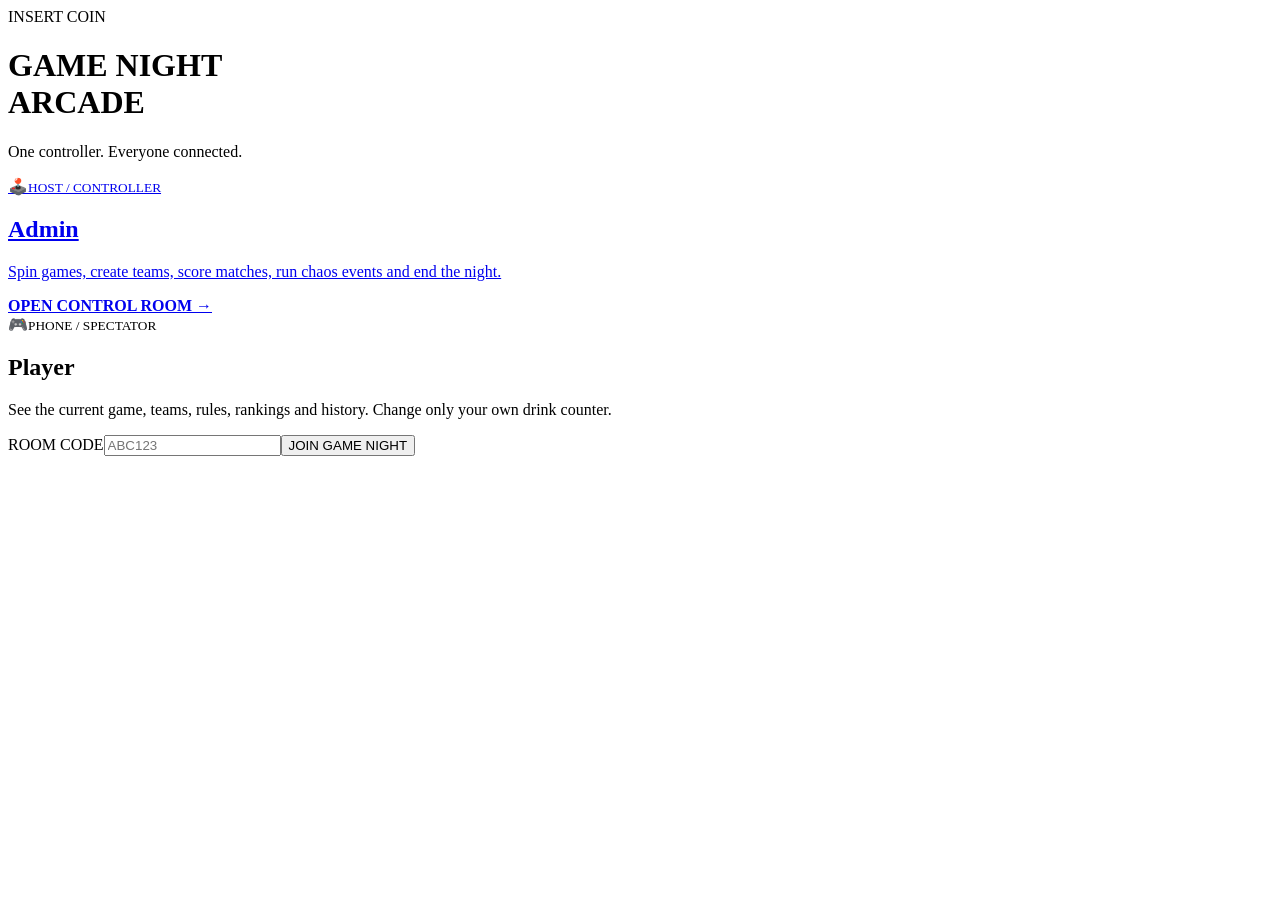
==== index.html @ 5672f509 "Add files via upload" ====
<!DOCTYPE html>
<html lang="en">
<head>
  <meta charset="UTF-8" />
  <meta name="viewport" content="width=device-width, initial-scale=1.0" />
  <meta name="theme-color" content="#090b12" />
  <title>Game Night Arcade</title>
  <link rel="stylesheet" href="css/styles.css" />
  <link rel="stylesheet" href="css/landing.css" />
</head>
<body class="landing-body">
  <div class="scanlines" aria-hidden="true"></div><div class="ambient ambient-one"></div><div class="ambient ambient-two"></div>
  <main class="landing-shell">
    <div class="landing-brand"><span class="brand-kicker">INSERT COIN</span><h1>GAME NIGHT<br>ARCADE</h1><p>One controller. Everyone connected.</p></div>
    <div class="landing-choices">
      <a href="admin.html" class="landing-card admin-choice"><span class="landing-icon">🕹️</span><small>HOST / CONTROLLER</small><h2>Admin</h2><p>Spin games, create teams, score matches, run chaos events and end the night.</p><strong>OPEN CONTROL ROOM →</strong></a>
      <form id="playerLandingForm" class="landing-card player-choice"><span class="landing-icon">🎮</span><small>PHONE / SPECTATOR</small><h2>Player</h2><p>See the current game, teams, rules, rankings and history. Change only your own drink counter.</p><label><span>ROOM CODE</span><input id="landingRoomCode" type="text" maxlength="8" placeholder="ABC123" autocomplete="off" /></label><button class="primary-btn huge" type="submit">JOIN GAME NIGHT</button></form>
    </div>
  </main>
  <script>document.getElementById('playerLandingForm').addEventListener('submit',e=>{e.preventDefault();const code=document.getElementById('landingRoomCode').value.toUpperCase().replace(/[^A-Z2-9]/g,'');if(code)location.href=`play.html?room=${encodeURIComponent(code)}`;});</script>
</body>
</html>
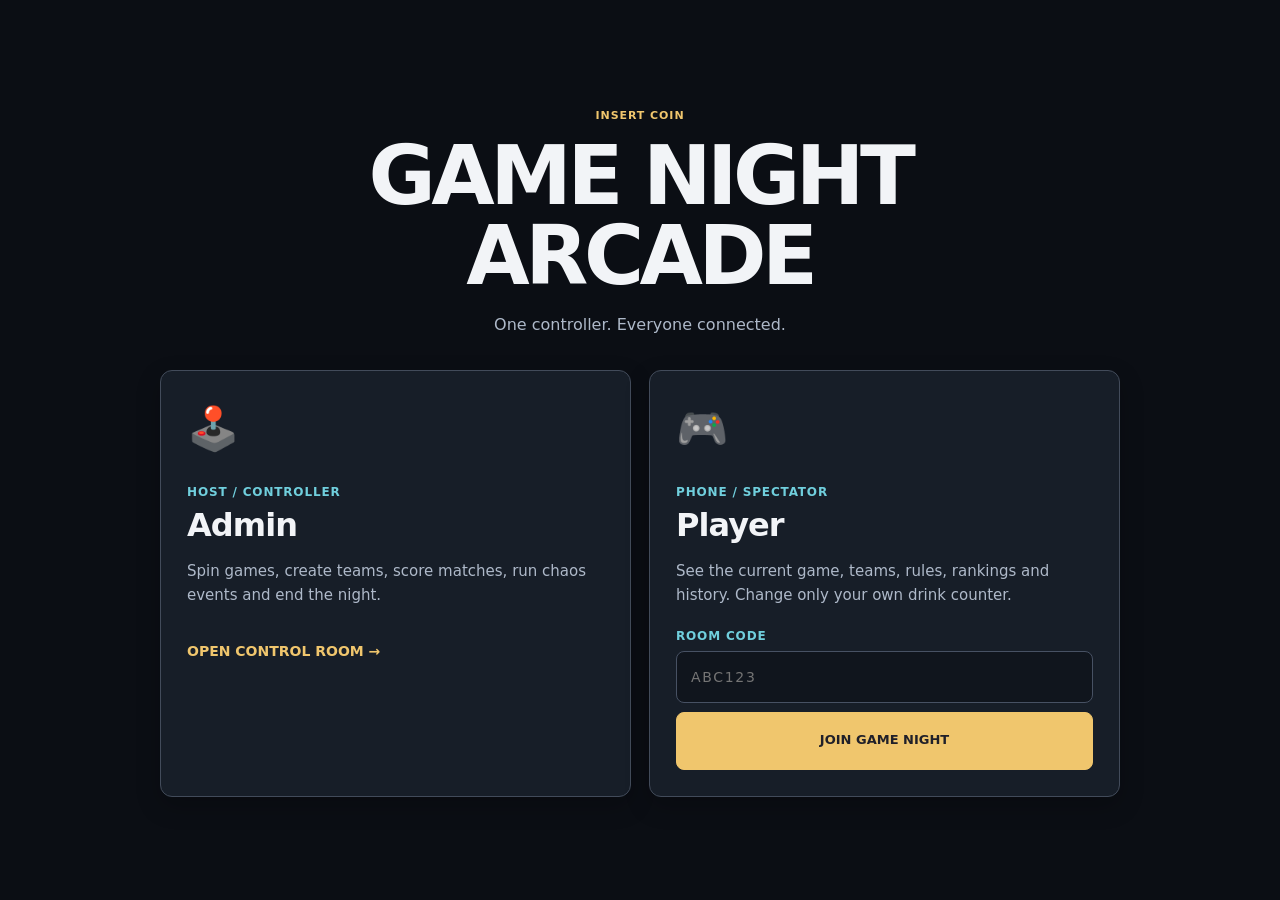
==== commit e081e382: "Add files via upload" ====
--- a/index.html
+++ b/index.html
@@ -7,6 +7,7 @@
   <title>Game Night Arcade</title>
   <link rel="stylesheet" href="css/styles.css" />
   <link rel="stylesheet" href="css/landing.css" />
+  <link rel="stylesheet" href="css/refined.css" />
 </head>
 <body class="landing-body">
   <div class="scanlines" aria-hidden="true"></div><div class="ambient ambient-one"></div><div class="ambient ambient-two"></div>
--- a/css/styles.css
+++ b/css/styles.css
@@ -0,0 +1,1502 @@
+:root {
+  --bg: #070911;
+  --panel: rgba(14, 18, 30, 0.92);
+  --panel-2: rgba(20, 24, 39, 0.88);
+  --line: rgba(255,255,255,.1);
+  --text: #f7f8ff;
+  --muted: #a7adbf;
+  --cyan: #5cf5ff;
+  --pink: #ff4ed8;
+  --purple: #8b5cff;
+  --yellow: #ffd84c;
+  --red: #ff4f64;
+  --green: #53f58c;
+  --orange: #ff8b3d;
+  --shadow: 0 24px 80px rgba(0,0,0,.5);
+  --radius: 24px;
+  --fast: 180ms ease;
+}
+
+* { box-sizing: border-box; }
+html { color-scheme: dark; }
+body {
+  margin: 0;
+  min-height: 100vh;
+  overflow-x: hidden;
+  background:
+    radial-gradient(circle at 12% 18%, rgba(92,245,255,.09), transparent 25%),
+    radial-gradient(circle at 90% 10%, rgba(255,78,216,.10), transparent 25%),
+    linear-gradient(180deg, #080b14, #06070c 68%, #05060a);
+  color: var(--text);
+  font-family: Inter, ui-sans-serif, system-ui, -apple-system, BlinkMacSystemFont, "Segoe UI", sans-serif;
+}
+
+button, input { font: inherit; }
+button { color: inherit; }
+button:focus-visible, input:focus-visible { outline: 2px solid var(--cyan); outline-offset: 3px; }
+.hidden { display: none !important; }
+
+.scanlines {
+  pointer-events: none;
+  position: fixed;
+  inset: 0;
+  z-index: 100;
+  opacity: .12;
+  background: repeating-linear-gradient(180deg, transparent 0 4px, rgba(255,255,255,.08) 5px);
+  mix-blend-mode: soft-light;
+}
+.ambient { position: fixed; width: 520px; height: 520px; filter: blur(100px); opacity: .08; pointer-events:none; }
+.ambient-one { left: -180px; top: 20%; background: var(--cyan); }
+.ambient-two { right: -180px; top: 15%; background: var(--pink); }
+
+.topbar {
+  position: sticky;
+  top: 0;
+  z-index: 50;
+  display: grid;
+  grid-template-columns: auto 1fr auto;
+  align-items: center;
+  gap: 18px;
+  min-height: 82px;
+  padding: 12px clamp(16px, 3vw, 42px);
+  border-bottom: 1px solid var(--line);
+  background: rgba(7,9,17,.78);
+  backdrop-filter: blur(20px);
+}
+.brand { text-align: center; line-height: 1; }
+.brand-kicker, .eyebrow { color: var(--cyan); font-size: 11px; letter-spacing: .24em; font-weight: 900; }
+.brand h1 { margin: 5px 0 0; font-size: clamp(18px, 2vw, 28px); letter-spacing: .08em; text-shadow: 0 0 18px rgba(92,245,255,.2); }
+.topbar-actions { display: flex; justify-content: flex-end; gap: 8px; }
+
+.icon-btn, .chip-btn, .secondary-btn, .primary-btn, .danger-btn {
+  border: 1px solid var(--line);
+  background: rgba(255,255,255,.05);
+  border-radius: 14px;
+  cursor: pointer;
+  transition: transform var(--fast), background var(--fast), border-color var(--fast), box-shadow var(--fast);
+}
+.icon-btn:hover, .chip-btn:hover, .secondary-btn:hover { transform: translateY(-1px); background: rgba(255,255,255,.09); border-color: rgba(255,255,255,.2); }
+.icon-btn { width: 44px; height: 44px; font-size: 20px; }
+.chip-btn { min-height: 44px; padding: 0 14px; }
+.primary-btn {
+  border-color: rgba(92,245,255,.45);
+  background: linear-gradient(135deg, rgba(92,245,255,.22), rgba(139,92,255,.26));
+  box-shadow: inset 0 0 30px rgba(92,245,255,.08), 0 0 30px rgba(92,245,255,.08);
+  font-weight: 900;
+  letter-spacing: .06em;
+}
+.primary-btn:hover { transform: translateY(-2px) scale(1.01); box-shadow: inset 0 0 34px rgba(92,245,255,.15), 0 0 34px rgba(92,245,255,.15); }
+.secondary-btn { padding: 11px 14px; font-weight: 800; }
+.danger-btn { padding: 11px 14px; border-color: rgba(255,79,100,.4); color: #ff9aa6; }
+.large { min-height: 52px; padding: 0 22px; }
+.huge { min-height: 58px; padding: 0 28px; font-size: 16px; }
+
+.app-shell {
+  width: min(1500px, calc(100% - 28px));
+  margin: 20px auto 16px;
+  display: grid;
+  grid-template-columns: minmax(0, 1.55fr) minmax(340px, .75fr);
+  gap: 18px;
+}
+.panel {
+  border: 1px solid var(--line);
+  border-radius: var(--radius);
+  background: linear-gradient(180deg, rgba(20,24,39,.90), rgba(10,13,22,.94));
+  box-shadow: var(--shadow), inset 0 1px rgba(255,255,255,.04);
+}
+.arcade-stage { min-width: 0; padding: clamp(16px,2vw,24px); overflow: hidden; position: relative; }
+.arcade-stage::before, .rules-panel::before {
+  content: "";
+  position: absolute;
+  inset: 0;
+  border-radius: inherit;
+  pointer-events: none;
+  background: linear-gradient(120deg, rgba(92,245,255,.06), transparent 25%, transparent 70%, rgba(255,78,216,.05));
+}
+.marquee-row { display:flex; align-items:flex-end; justify-content:space-between; gap:20px; margin-bottom:16px; position: relative; z-index: 2; }
+.marquee-row h2 { margin:5px 0 0; font-size:clamp(24px,3vw,40px); }
+.status-cluster { display:flex; gap:8px; }
+.status-pill { padding:8px 11px; border:1px solid rgba(83,245,140,.25); border-radius:999px; color:#baffca; background:rgba(83,245,140,.08); font-size:12px; letter-spacing:.08em; }
+.status-pill.dim { border-color:var(--line); color:var(--muted); background:rgba(255,255,255,.04); }
+
+.selector-viewport {
+  position: relative;
+  min-height: 600px;
+  overflow: hidden;
+  border: 1px solid rgba(255,255,255,.08);
+  border-radius: 22px;
+  background:
+    linear-gradient(180deg, rgba(255,255,255,.025), transparent 22%),
+    radial-gradient(circle at 50% 48%, rgba(92,245,255,.08), transparent 35%),
+    #090c15;
+}
+.selector-viewport::after {
+  content:""; position:absolute; inset:12px; border:1px solid rgba(255,255,255,.035); border-radius:16px; pointer-events:none;
+}
+.mode-layer { display:none; width:100%; height:100%; min-height:600px; align-items:center; justify-content:center; padding:30px; }
+.mode-layer.active { display:flex; }
+
+/* Wheel */
+.wheel-wrap { position:relative; width:min(76vw, 570px); aspect-ratio:1; display:grid; place-items:center; }
+#wheelCanvas { width:100%; height:100%; filter: drop-shadow(0 24px 32px rgba(0,0,0,.48)); }
+.wheel-pointer {
+  position:absolute; z-index:4; top:-4px; left:50%; transform:translateX(-50%);
+  width:0; height:0; border-left:22px solid transparent; border-right:22px solid transparent; border-top:48px solid var(--yellow);
+  filter: drop-shadow(0 0 12px rgba(255,216,76,.7));
+}
+.wheel-hub {
+  position:absolute; z-index:5; width:126px; height:126px; border-radius:50%; cursor:pointer;
+  border:7px solid #161a28; background: radial-gradient(circle at 35% 30%, #ffffff, #d7dcf4 12%, #343d66 13%, #151a31 50%, #090b13 72%);
+  box-shadow:0 0 0 4px rgba(92,245,255,.8), 0 0 34px rgba(92,245,255,.42), inset 0 0 28px rgba(255,255,255,.12);
+  text-shadow:0 2px 8px #000; transition: transform var(--fast);
+}
+.wheel-hub:hover { transform:scale(1.04); }
+.wheel-hub strong { display:block; font-size:22px; letter-spacing:.08em; }
+.wheel-hub-small { display:block; color:var(--cyan); font-size:10px; letter-spacing:.18em; }
+
+/* Case opening */
+.case-machine { width:min(100%, 1000px); text-align:center; }
+.case-header-lights { display:flex; justify-content:center; gap:15px; margin-bottom:20px; }
+.case-header-lights span { width:12px; height:12px; border-radius:50%; background:var(--cyan); box-shadow:0 0 15px var(--cyan); animation: chase 1s infinite alternate; }
+.case-header-lights span:nth-child(even){ background:var(--pink); box-shadow:0 0 15px var(--pink); animation-delay:.12s; }
+.case-window { height:240px; overflow:hidden; position:relative; border:3px solid #232a3f; border-radius:22px; background:linear-gradient(#070a11,#101522,#070a11); box-shadow:inset 0 0 50px #000, 0 0 0 1px rgba(92,245,255,.25); margin-bottom:26px; }
+.case-track { height:100%; display:flex; align-items:center; gap:12px; padding:20px; transform:translate3d(0,0,0); will-change:transform; }
+.case-marker { position:absolute; z-index:4; top:0; bottom:0; left:50%; width:4px; transform:translateX(-50%); background:linear-gradient(transparent, var(--yellow) 18%, var(--yellow) 82%, transparent); box-shadow:0 0 18px var(--yellow); }
+.case-marker::before,.case-marker::after { content:""; position:absolute; left:50%; transform:translateX(-50%); border-left:13px solid transparent; border-right:13px solid transparent; }
+.case-marker::before { top:0; border-top:20px solid var(--yellow); }
+.case-marker::after { bottom:0; border-bottom:20px solid var(--yellow); }
+.case-item { flex:0 0 170px; height:180px; display:flex; align-items:center; justify-content:center; flex-direction:column; gap:11px; padding:14px; border:1px solid var(--line); border-radius:16px; background:linear-gradient(180deg, rgba(255,255,255,.07), rgba(255,255,255,.025)); box-shadow:inset 0 -5px 0 var(--item-accent, var(--purple)); }
+.case-item img { max-width:95px; max-height:95px; object-fit:contain; filter:drop-shadow(0 8px 12px rgba(0,0,0,.4)); }
+.case-item strong { font-size:14px; line-height:1.15; text-align:center; }
+
+/* Slots */
+.slot-machine { width:min(100%, 860px); display:grid; grid-template-columns:1fr auto; gap:22px; align-items:center; }
+.slot-sign { grid-column:1 / -1; text-align:center; padding:12px; border:1px solid rgba(255,216,76,.35); border-radius:15px; color:var(--yellow); letter-spacing:.25em; font-weight:950; background:rgba(255,216,76,.06); text-shadow:0 0 16px rgba(255,216,76,.5); }
+.slot-reels { display:grid; grid-template-columns:repeat(3,1fr); gap:10px; padding:14px; border:4px solid #23283a; border-radius:24px; background:#06080d; box-shadow:inset 0 0 44px #000, 0 0 34px rgba(255,78,216,.08); }
+.slot-reel { height:300px; overflow:hidden; position:relative; border-radius:14px; border:1px solid var(--line); background:linear-gradient(180deg,#0a0d16,#14192a,#0a0d16); }
+.slot-reel::before,.slot-reel::after{content:"";position:absolute;left:0;right:0;height:90px;z-index:2;pointer-events:none;}
+.slot-reel::before{top:0;background:linear-gradient(#05070c, transparent);} .slot-reel::after{bottom:0;background:linear-gradient(transparent,#05070c);}
+.slot-reel.main { box-shadow:0 0 0 2px rgba(255,216,76,.4), 0 0 24px rgba(255,216,76,.1); }
+.slot-strip { position:absolute; top:0; left:0; right:0; transform:translateY(-60px); will-change:transform; }
+.slot-item { height:120px; display:flex; flex-direction:column; align-items:center; justify-content:center; gap:8px; border-bottom:1px solid rgba(255,255,255,.07); text-align:center; padding:10px; }
+.slot-item img { max-width:72px; max-height:62px; object-fit:contain; }
+.slot-item strong { font-size:12px; }
+.slot-lever { width:82px; height:250px; position:relative; border:0; background:transparent; cursor:pointer; }
+.slot-lever span { position:absolute; width:18px; height:150px; left:50%; top:20px; transform:translateX(-50%); border-radius:20px; background:linear-gradient(90deg,#30384f,#d9def0,#30384f); transform-origin:bottom center; transition:transform .35s ease; }
+.slot-lever span::before { content:""; position:absolute; width:54px; height:54px; border-radius:50%; left:50%; top:-20px; transform:translateX(-50%); background:radial-gradient(circle at 35% 30%,#ff8ba0,#e90032 45%,#720018); box-shadow:0 0 24px rgba(255,79,100,.38); }
+.slot-lever strong { position:absolute; left:0; right:0; bottom:0; font-size:12px; letter-spacing:.14em; }
+.slot-lever.pulled span { transform:translateX(-50%) rotateX(52deg) translateY(28px); }
+
+/* Shuffle */
+.shuffle-machine { width:min(100%,960px); text-align:center; }
+.shuffle-grid { display:grid; grid-template-columns:repeat(4,1fr); gap:12px; margin-bottom:26px; }
+.shuffle-tile { min-height:145px; border:1px solid var(--line); border-radius:17px; padding:14px; display:flex; flex-direction:column; align-items:center; justify-content:center; gap:9px; background:rgba(255,255,255,.035); transition:transform .1s linear, background .1s linear, box-shadow .1s linear; }
+.shuffle-tile img { max-width:72px; max-height:64px; object-fit:contain; }
+.shuffle-tile strong { font-size:12px; text-align:center; }
+.shuffle-tile.hot { transform:scale(1.07); background:rgba(92,245,255,.15); box-shadow:0 0 26px rgba(92,245,255,.2), inset 0 0 0 1px rgba(92,245,255,.4); }
+
+.control-deck { display:grid; grid-template-columns:1fr 1fr; gap:12px; margin-top:14px; }
+.toggle-row, .range-row { display:flex; align-items:center; justify-content:space-between; gap:20px; padding:14px 16px; border:1px solid var(--line); border-radius:16px; background:rgba(255,255,255,.03); }
+.toggle-row strong, .range-row strong { display:block; font-size:13px; }
+.toggle-row small, .range-row small { display:block; color:var(--muted); font-size:11px; margin-top:3px; }
+.toggle-row input[type="checkbox"] { appearance:none; width:48px; height:28px; border-radius:999px; background:#2a3040; border:1px solid #3d465c; position:relative; cursor:pointer; transition:.2s ease; flex:none; }
+.toggle-row input[type="checkbox"]::after { content:""; width:20px; height:20px; border-radius:50%; background:#fff; position:absolute; top:3px; left:4px; transition:.2s ease; box-shadow:0 2px 8px #0006; }
+.toggle-row input[type="checkbox"]:checked { background:rgba(92,245,255,.28); border-color:rgba(92,245,255,.65); }
+.toggle-row input[type="checkbox"]:checked::after { left:22px; background:var(--cyan); box-shadow:0 0 12px rgba(92,245,255,.6); }
+.segmented { display:flex; gap:4px; padding:4px; background:#090b13; border-radius:12px; border:1px solid var(--line); }
+.segment { border:0; background:transparent; color:var(--muted); border-radius:8px; padding:8px 10px; cursor:pointer; font-size:11px; font-weight:900; letter-spacing:.08em; }
+.segment.active { color:#061014; background:var(--cyan); box-shadow:0 0 14px rgba(92,245,255,.3); }
+
+/* Rules */
+.rules-panel { min-height:720px; position:relative; padding:22px; overflow:hidden; }
+.rules-panel.waiting { display:grid; place-items:center; }
+.rules-waiting { max-width:360px; text-align:center; position:relative; z-index:1; }
+.waiting-icon { width:86px; height:86px; border-radius:24px; display:grid; place-items:center; margin:0 auto 20px; font-size:40px; font-weight:900; color:var(--cyan); border:1px solid rgba(92,245,255,.3); background:rgba(92,245,255,.06); box-shadow:0 0 38px rgba(92,245,255,.09); }
+.rules-waiting h2 { margin:8px 0; }
+.rules-waiting p { color:var(--muted); line-height:1.55; }
+.rule-legend { display:flex; flex-wrap:wrap; justify-content:center; gap:8px; margin-top:20px; }
+.legend { font-size:10px; font-weight:900; letter-spacing:.08em; padding:7px 9px; border-radius:999px; border:1px solid; }
+.legend.red { color:#ff9aa6; border-color:rgba(255,79,100,.3); background:rgba(255,79,100,.07); }
+.legend.yellow { color:#ffe88a; border-color:rgba(255,216,76,.3); background:rgba(255,216,76,.07); }
+.legend.green { color:#9dffbd; border-color:rgba(83,245,140,.3); background:rgba(83,245,140,.07); }
+.rules-content { position:relative; z-index:1; }
+.chosen-game-card { display:grid; grid-template-columns:96px 1fr; gap:16px; align-items:center; padding-bottom:18px; border-bottom:1px solid var(--line); }
+.chosen-logo-frame { width:96px; height:96px; display:grid; place-items:center; border-radius:20px; background:#090c14; border:1px solid var(--line); }
+.chosen-logo-frame img { max-width:78px; max-height:78px; object-fit:contain; }
+.chosen-game-card h2 { margin:5px 0; font-size:clamp(22px,2.5vw,34px); }
+.game-meta { margin:0; color:var(--muted); font-size:12px; }
+.rule-sections { display:grid; gap:12px; margin-top:16px; }
+.rule-group { border:1px solid; border-radius:17px; overflow:hidden; background:rgba(255,255,255,.025); }
+.rule-group.red { border-color:rgba(255,79,100,.25); }.rule-group.yellow{border-color:rgba(255,216,76,.25)}.rule-group.green{border-color:rgba(83,245,140,.25)}
+.rule-group-title { display:flex; align-items:center; justify-content:space-between; gap:10px; padding:11px 13px; font-size:11px; font-weight:950; letter-spacing:.12em; }
+.rule-group.red .rule-group-title{color:#ff9aa6;background:rgba(255,79,100,.08)}.rule-group.yellow .rule-group-title{color:#ffe88a;background:rgba(255,216,76,.08)}.rule-group.green .rule-group-title{color:#9dffbd;background:rgba(83,245,140,.08)}
+.rule-list { list-style:none; padding:10px 13px 12px; margin:0; display:grid; gap:9px; }
+.rule-list li { color:#e8ebf6; line-height:1.38; font-size:13px; padding-left:17px; position:relative; }
+.rule-list li::before { content:"◆"; position:absolute; left:0; top:.1em; font-size:8px; color:currentColor; opacity:.6; }
+.responsible-note { margin-top:16px; padding:12px 13px; border-radius:14px; border:1px solid var(--line); color:var(--muted); font-size:11px; line-height:1.45; background:rgba(255,255,255,.025); }
+.responsible-note strong { color:var(--text); }
+
+.footer-bar { width:min(1500px, calc(100% - 28px)); margin:0 auto 20px; display:flex; justify-content:space-between; gap:16px; color:#777f95; font-size:11px; }
+
+/* Drawer */
+.backdrop { position:fixed; inset:0; z-index:100; background:rgba(0,0,0,.6); backdrop-filter:blur(4px); }
+.drawer { position:fixed; z-index:101; top:0; left:0; bottom:0; width:min(440px, 92vw); transform:translateX(-102%); transition:transform .28s ease; background:#0a0d16; border-right:1px solid var(--line); box-shadow:30px 0 70px rgba(0,0,0,.55); padding:22px; display:flex; flex-direction:column; }
+.drawer.open { transform:translateX(0); }
+.drawer-header { display:flex; align-items:flex-start; justify-content:space-between; gap:10px; margin-bottom:16px; }
+.drawer-header h2 { margin:6px 0 0; }
+.drawer-tools { display:grid; grid-template-columns:1fr 1fr; gap:8px; margin-bottom:10px; }
+.drawer-tools button:last-child { grid-column:1/-1; }
+.search-input { width:100%; border:1px solid var(--line); background:#080a11; color:var(--text); border-radius:13px; padding:12px 13px; margin-bottom:12px; }
+.game-list { overflow:auto; padding-right:4px; display:grid; gap:8px; }
+.game-list-item { display:grid; grid-template-columns:48px 1fr auto; gap:10px; align-items:center; padding:10px; border:1px solid var(--line); border-radius:14px; background:rgba(255,255,255,.03); }
+.game-list-item.eliminated { opacity:.48; }
+.game-list-item img { width:44px; height:44px; object-fit:contain; border-radius:10px; background:#080a10; padding:4px; }
+.game-list-item strong { display:block; font-size:13px; }.game-list-item small{display:block;color:var(--muted);font-size:10px;margin-top:2px}
+.game-check { width:22px; height:22px; accent-color:var(--cyan); }
+
+/* Modals */
+.modal-wrap { position:fixed; inset:0; z-index:90; display:grid; place-items:center; padding:20px; background:rgba(2,3,7,.82); backdrop-filter:blur(16px); }
+.modal-wrap.intro { z-index:95; background:radial-gradient(circle at 50% 20%, rgba(139,92,255,.15), transparent 30%), rgba(2,3,7,.93); }
+.modal { width:min(920px, 100%); max-height:min(850px, 92vh); overflow:auto; position:relative; border:1px solid rgba(255,255,255,.12); border-radius:28px; padding:clamp(22px,4vw,42px); background:linear-gradient(180deg,#151a2a,#090c15); box-shadow:0 40px 120px #000, inset 0 1px rgba(255,255,255,.05); }
+.modal-close { position:absolute; top:18px; right:18px; }
+.mode-intro-copy { text-align:center; max-width:620px; margin:0 auto 26px; }
+.mode-intro-copy h2 { margin:7px 0; font-size:clamp(32px,5vw,58px); letter-spacing:-.03em; }
+.mode-intro-copy p { color:var(--muted); }
+.mode-card-grid { display:grid; grid-template-columns:repeat(4,1fr); gap:12px; margin-bottom:22px; }
+.mode-card { min-height:230px; position:relative; text-align:left; border:1px solid var(--line); border-radius:20px; background:rgba(255,255,255,.035); padding:18px; cursor:pointer; transition:.2s ease; }
+.mode-card:hover,.mode-card.selected { transform:translateY(-4px); border-color:rgba(92,245,255,.55); background:linear-gradient(160deg,rgba(92,245,255,.10),rgba(139,92,255,.08)); box-shadow:0 18px 40px rgba(0,0,0,.25), 0 0 25px rgba(92,245,255,.08); }
+.mode-icon { display:block; font-size:40px; margin-bottom:22px; }.mode-card strong{display:block;font-size:18px}.mode-card small{display:block;color:var(--muted);line-height:1.4;margin-top:7px}.mode-tag{position:absolute;right:14px;top:14px;font-size:9px;letter-spacing:.14em;color:var(--cyan);font-weight:950}
+.mode-entry-actions { display:grid; grid-template-columns:auto 1fr; gap:10px; }
+.mode-entry-actions .primary-btn { width:100%; }
+.settings-modal { width:min(700px,100%); }.settings-modal h2{font-size:34px;margin:5px 0 22px}.settings-grid{display:grid;gap:10px}.range-row input{width:200px;accent-color:var(--cyan)}.danger-zone{margin-top:20px;padding:15px;border:1px solid rgba(255,79,100,.2);border-radius:16px;display:flex;align-items:center;justify-content:space-between;gap:16px;background:rgba(255,79,100,.04)}.danger-zone small{display:block;color:var(--muted);font-size:11px;margin-top:3px}
+
+/* Winner */
+.winner-wrap { position:fixed; inset:0; z-index:110; display:grid; place-items:center; padding:20px; background:rgba(3,4,8,.86); backdrop-filter:blur(14px); overflow:hidden; }
+.winner-card { position:relative; z-index:2; width:min(600px,100%); text-align:center; border:1px solid rgba(255,255,255,.14); border-radius:32px; padding:36px; background:radial-gradient(circle at 50% 12%, rgba(92,245,255,.13), transparent 34%), linear-gradient(180deg,#171d30,#090b13); box-shadow:0 40px 120px #000, 0 0 70px rgba(92,245,255,.12); animation:winnerPop .5s cubic-bezier(.2,.9,.2,1.2); }
+.winner-kicker { display:inline-block; color:var(--yellow); letter-spacing:.26em; font-weight:950; font-size:14px; text-shadow:0 0 18px rgba(255,216,76,.6); animation:blinkText .6s step-end infinite; }
+.winner-logo-shell { width:170px; height:170px; display:grid; place-items:center; margin:18px auto 8px; border-radius:34px; background:#080a11; border:1px solid rgba(255,255,255,.12); box-shadow:inset 0 0 34px rgba(255,255,255,.04),0 0 40px rgba(139,92,255,.16); }
+.winner-logo-shell img { max-width:135px; max-height:135px; object-fit:contain; filter:drop-shadow(0 12px 16px rgba(0,0,0,.55)); }
+.winner-small { margin:15px 0 0; font-size:11px; color:var(--muted); letter-spacing:.24em; font-weight:900; }
+.winner-card h2 { margin:5px 0 7px; font-size:clamp(34px,7vw,68px); line-height:.95; letter-spacing:-.04em; text-transform:uppercase; }
+.winner-subtitle { color:var(--muted); }
+.winner-actions { display:grid; grid-template-columns:1fr 1fr; gap:10px; margin-top:22px; }
+.winner-lights { position:absolute; inset:18px; border:2px solid rgba(255,255,255,.05); border-radius:34px; }
+.winner-lights span { position:absolute; width:18px; height:18px; border-radius:50%; background:var(--winner-a,var(--cyan)); box-shadow:0 0 22px var(--winner-a,var(--cyan)); animation:winnerLight .5s alternate infinite; }
+.winner-lights span:nth-child(2n){background:var(--winner-b,var(--pink));box-shadow:0 0 22px var(--winner-b,var(--pink));animation-delay:.15s}.winner-lights span:nth-child(1){left:5%;top:5%}.winner-lights span:nth-child(2){left:50%;top:2%}.winner-lights span:nth-child(3){right:5%;top:5%}.winner-lights span:nth-child(4){right:2%;top:50%}.winner-lights span:nth-child(5){right:5%;bottom:5%}.winner-lights span:nth-child(6){left:50%;bottom:2%}.winner-lights span:nth-child(7){left:5%;bottom:5%}.winner-lights span:nth-child(8){left:2%;top:50%}
+.toast { position:fixed; left:50%; bottom:28px; z-index:130; transform:translate(-50%,20px); opacity:0; pointer-events:none; padding:11px 15px; border-radius:13px; border:1px solid var(--line); background:#111624; box-shadow:var(--shadow); transition:.25s ease; font-size:12px; }.toast.show{opacity:1;transform:translate(-50%,0)}
+
+@keyframes chase { to { transform:scale(1.5); opacity:.45; } }
+@keyframes winnerPop { from{transform:scale(.75) rotate(-1deg);opacity:0} to{transform:scale(1);opacity:1} }
+@keyframes blinkText { 50%{opacity:.42} }
+@keyframes winnerLight { to{transform:scale(1.7);opacity:.35} }
+
+body[data-mode="wheel"] .winner-wrap { --winner-a: var(--cyan); --winner-b: var(--pink); }
+body[data-mode="case"] .winner-wrap { --winner-a: var(--yellow); --winner-b: var(--orange); }
+body[data-mode="slot"] .winner-wrap { --winner-a: var(--red); --winner-b: var(--yellow); }
+body[data-mode="shuffle"] .winner-wrap { --winner-a: var(--green); --winner-b: var(--purple); }
+
+@media (max-width: 1050px) {
+  .app-shell { grid-template-columns:1fr; }
+  .rules-panel { min-height:0; }
+  .rules-panel.waiting { min-height:340px; }
+  .rules-content { max-width:none; }
+  .mode-card-grid { grid-template-columns:1fr 1fr; }
+}
+@media (max-width: 720px) {
+  .mode-entry-actions { grid-template-columns:1fr; }
+  .topbar { grid-template-columns:auto 1fr auto; }.chip-btn span{display:none}.brand-kicker{display:none}
+  .app-shell { width:min(100% - 16px,1500px); margin-top:8px; gap:8px; }.arcade-stage,.rules-panel{border-radius:18px;padding:13px}.selector-viewport,.mode-layer{min-height:500px}.mode-layer{padding:15px}
+  .control-deck { grid-template-columns:1fr; }.marquee-row{align-items:flex-start}.status-cluster{flex-direction:column}.status-pill{font-size:10px}
+  .case-window{height:200px}.case-item{flex-basis:140px;height:150px}.case-item img{max-width:72px;max-height:72px}
+  .slot-machine{grid-template-columns:1fr}.slot-lever{width:100%;height:70px}.slot-lever span{display:none}.slot-lever strong{position:static}.slot-reel{height:250px}.shuffle-grid{grid-template-columns:repeat(2,1fr)}
+  .mode-card-grid { grid-template-columns:1fr; }.mode-card{min-height:150px}.mode-icon{margin-bottom:10px}.winner-actions{grid-template-columns:1fr}.footer-bar{display:none}.chosen-game-card{grid-template-columns:78px 1fr}.chosen-logo-frame{width:78px;height:78px}
+}
+
+@media (prefers-reduced-motion: reduce) {
+  *, *::before, *::after { scroll-behavior:auto !important; animation-duration:.01ms !important; animation-iteration-count:1 !important; transition-duration:.01ms !important; }
+}
+body.reduced-motion *, body.reduced-motion *::before, body.reduced-motion *::after { animation-duration:.01ms !important; animation-iteration-count:1 !important; transition-duration:.05s !important; }
+
+/* =========================================================
+   GAME NIGHT ARCADE — FEATURE EXTENSIONS
+   These intentionally keep the original dark/neon cabinet
+   styling instead of introducing a second visual system.
+   ========================================================= */
+
+/* Shared form polish */
+select, textarea { font: inherit; color: var(--text); }
+select:focus-visible, textarea:focus-visible { outline: 2px solid var(--cyan); outline-offset: 2px; }
+button:disabled { cursor: not-allowed; opacity: .45; transform: none !important; }
+.compact { min-height: 64px; }
+.mode-modal { width: min(980px, 100%); }
+.sr-only {
+  position: absolute !important;
+  width: 1px !important;
+  height: 1px !important;
+  padding: 0 !important;
+  margin: -1px !important;
+  overflow: hidden !important;
+  clip: rect(0, 0, 0, 0) !important;
+  white-space: nowrap !important;
+  border: 0 !important;
+}
+
+/* Selector content when players/emojis are rolled */
+.selector-emoji {
+  display: grid;
+  place-items: center;
+  font-size: 64px;
+  line-height: 1;
+  filter: drop-shadow(0 8px 12px rgba(0,0,0,.35));
+}
+.slot-item .selector-emoji { font-size: 48px; }
+.shuffle-tile .selector-emoji { font-size: 52px; }
+.case-item .selector-emoji { font-size: 78px; }
+
+/* =========================================================
+   PLAYER CHECK-IN
+   ========================================================= */
+.player-setup-wrap {
+  z-index: 125;
+  background:
+    radial-gradient(circle at 20% 15%, rgba(92,245,255,.14), transparent 30%),
+    radial-gradient(circle at 85% 80%, rgba(255,78,216,.12), transparent 32%),
+    rgba(2,3,7,.94);
+}
+.player-setup-modal { width: min(760px, 100%); }
+.player-setup-heading { text-align: center; max-width: 590px; margin: 0 auto 24px; }
+.player-setup-heading h2 {
+  margin: 7px 0 8px;
+  font-size: clamp(34px, 6vw, 58px);
+  line-height: 1;
+  letter-spacing: -.04em;
+}
+.player-setup-heading p { margin: 0; color: var(--muted); line-height: 1.5; }
+.player-count-card {
+  display: flex;
+  align-items: center;
+  justify-content: space-between;
+  gap: 20px;
+  margin-bottom: 16px;
+  padding: 14px 16px;
+  border: 1px solid rgba(92,245,255,.20);
+  border-radius: 18px;
+  background: linear-gradient(135deg, rgba(92,245,255,.07), rgba(139,92,255,.06));
+}
+.player-count-card > label {
+  color: var(--cyan);
+  font-size: 11px;
+  font-weight: 950;
+  letter-spacing: .16em;
+}
+.number-stepper { display: grid; grid-template-columns: 44px 76px 44px; gap: 8px; align-items: center; }
+.number-stepper input {
+  width: 76px;
+  height: 44px;
+  text-align: center;
+  border: 1px solid var(--line);
+  border-radius: 13px;
+  background: #080a11;
+  color: var(--text);
+  font-size: 20px;
+  font-weight: 950;
+}
+.number-stepper input::-webkit-inner-spin-button { appearance: none; }
+.player-name-list {
+  display: grid;
+  grid-template-columns: repeat(2, minmax(0, 1fr));
+  gap: 10px;
+  max-height: 44vh;
+  overflow: auto;
+  padding: 2px 5px 2px 2px;
+}
+.player-name-row {
+  display: grid;
+  grid-template-columns: 42px minmax(0, 1fr) 64px;
+  align-items: center;
+  overflow: hidden;
+  border: 1px solid var(--line);
+  border-radius: 15px;
+  background: rgba(255,255,255,.035);
+  transition: border-color var(--fast), box-shadow var(--fast), transform var(--fast);
+}
+.player-name-row:focus-within {
+  border-color: rgba(92,245,255,.60);
+  box-shadow: 0 0 20px rgba(92,245,255,.08);
+  transform: translateY(-1px);
+}
+.player-number {
+  display: grid;
+  place-items: center;
+  align-self: stretch;
+  color: var(--cyan);
+  background: rgba(92,245,255,.07);
+  font-size: 11px;
+  font-weight: 950;
+  letter-spacing: .08em;
+}
+.player-name-row input {
+  min-width: 0;
+  height: 50px;
+  border: 0;
+  outline: 0;
+  padding: 0 13px;
+  background: transparent;
+  color: var(--text);
+  font-weight: 800;
+}
+.player-name-row input::placeholder { color: #666f84; font-weight: 600; }
+.admin-name-only { grid-template-columns: 42px minmax(0,1fr) 48px !important; }
+.claim-preview {
+  display: grid !important;
+  place-items: center;
+  align-self: stretch;
+  border-left: 1px solid var(--line);
+  color: var(--muted) !important;
+  background: rgba(255,255,255,.025) !important;
+  font-size: 19px !important;
+}
+.form-error {
+  margin: 12px 0 0;
+  padding: 11px 13px;
+  border: 1px solid rgba(255,79,100,.35);
+  border-radius: 13px;
+  color: #ff9da9;
+  background: rgba(255,79,100,.07);
+  font-size: 12px;
+}
+.player-setup-actions { display: flex; justify-content: flex-end; gap: 10px; margin-top: 20px; }
+.player-setup-actions .primary-btn { min-width: 280px; }
+.settings-action-btn { width: 100%; min-height: 50px; color: var(--cyan); }
+
+/* =========================================================
+   TEAM RANDOMIZER
+   ========================================================= */
+.team-randomizer {
+  position: relative;
+  margin-top: 16px;
+  padding: 15px;
+  border: 1px solid rgba(92,245,255,.24);
+  border-radius: 19px;
+  overflow: hidden;
+  background:
+    linear-gradient(135deg, rgba(92,245,255,.07), rgba(139,92,255,.055)),
+    rgba(5,8,15,.74);
+  box-shadow: inset 0 1px rgba(255,255,255,.04), 0 0 30px rgba(92,245,255,.04);
+}
+.team-randomizer::before {
+  content: "";
+  position: absolute;
+  inset: 0;
+  pointer-events: none;
+  background: repeating-linear-gradient(90deg, transparent 0 38px, rgba(255,255,255,.018) 39px);
+}
+.team-randomizer > * { position: relative; z-index: 1; }
+.team-randomizer-header { display: flex; align-items: flex-start; justify-content: space-between; gap: 12px; }
+.team-randomizer-header h3 { margin: 4px 0 2px; font-size: 22px; }
+.team-randomizer-header p { margin: 0; color: var(--muted); font-size: 11px; line-height: 1.4; }
+.team-randomizer-header .secondary-btn { padding: 9px 11px; font-size: 10px; white-space: nowrap; }
+.team-controls { display: grid; grid-template-columns: minmax(130px,.55fr) 1fr; gap: 9px; margin-top: 13px; }
+.team-count-field { display: grid; gap: 5px; }
+.team-count-field > span {
+  color: var(--muted);
+  font-size: 9px;
+  font-weight: 950;
+  letter-spacing: .14em;
+}
+.team-count-field select {
+  width: 100%;
+  min-height: 44px;
+  border: 1px solid var(--line);
+  border-radius: 12px;
+  padding: 0 11px;
+  background: #080b13;
+  color: var(--text);
+  font-weight: 850;
+  cursor: pointer;
+}
+.team-randomize-btn { min-height: 44px; padding: 0 13px; }
+.team-grid { display: grid; grid-template-columns: repeat(2, minmax(0,1fr)); gap: 9px; margin-top: 12px; }
+.team-card {
+  --team-accent: var(--cyan);
+  position: relative;
+  overflow: hidden;
+  border: 1px solid var(--line);
+  border-radius: 15px;
+  background: rgba(5,7,13,.82);
+  box-shadow: inset 0 3px 0 var(--team-accent);
+}
+.team-style-1 { --team-accent: var(--pink); }
+.team-style-2 { --team-accent: var(--yellow); }
+.team-style-3 { --team-accent: var(--green); }
+.team-style-4 { --team-accent: var(--orange); }
+.team-style-5 { --team-accent: var(--purple); }
+.team-style-6 { --team-accent: #4d9cff; }
+.team-style-7 { --team-accent: #ff6f91; }
+.team-card-heading {
+  display: grid;
+  grid-template-columns: 34px minmax(0,1fr) auto;
+  gap: 8px;
+  align-items: center;
+  padding: 10px;
+  border-bottom: 1px solid var(--line);
+  background: linear-gradient(90deg, rgba(255,255,255,.045), transparent);
+}
+.team-number { color: var(--team-accent); font-size: 10px; font-weight: 950; letter-spacing: .12em; }
+.team-card-heading small { display: block; color: var(--muted); font-size: 8px; font-weight: 900; letter-spacing: .15em; }
+.team-card-heading h4 { margin: 1px 0 0; font-size: 13px; line-height: 1.1; overflow-wrap: anywhere; }
+.team-card-heading > strong {
+  display: grid;
+  place-items: center;
+  width: 25px;
+  height: 25px;
+  border-radius: 50%;
+  color: #06080d;
+  background: var(--team-accent);
+  font-size: 11px;
+}
+.team-player-list { list-style: none; margin: 0; padding: 8px; display: grid; gap: 5px; }
+.team-player-list li {
+  display: flex;
+  align-items: center;
+  gap: 7px;
+  min-width: 0;
+  padding: 6px 7px;
+  border-radius: 9px;
+  background: rgba(255,255,255,.035);
+  color: #edf0fb;
+  font-size: 11px;
+  font-weight: 750;
+}
+.team-player-list li > span {
+  display: grid;
+  place-items: center;
+  flex: none;
+  width: 24px;
+  height: 24px;
+  border-radius: 7px;
+  background: rgba(255,255,255,.055);
+}
+.player-emoji-mini { font-size: 15px !important; color: initial !important; }
+
+/* =========================================================
+   MATCH SCOREKEEPER
+   ========================================================= */
+.scorekeeper {
+  position: relative;
+  margin-top: 16px;
+  padding: 15px;
+  border: 1px solid rgba(255,216,76,.22);
+  border-radius: 19px;
+  background:
+    linear-gradient(135deg, rgba(255,216,76,.055), rgba(255,78,216,.045)),
+    rgba(5,8,15,.75);
+  overflow: hidden;
+}
+.scorekeeper::after {
+  content: "SCORE";
+  position: absolute;
+  right: -6px;
+  top: -17px;
+  font-size: 70px;
+  font-weight: 1000;
+  letter-spacing: -.06em;
+  color: rgba(255,255,255,.025);
+  pointer-events: none;
+}
+.scorekeeper > * { position: relative; z-index: 1; }
+.scorekeeper-header { display: flex; align-items: flex-start; justify-content: space-between; gap: 12px; }
+.scorekeeper-header h3 { margin: 4px 0 2px; font-size: 22px; }
+.scorekeeper-header p { margin: 0; color: var(--muted); font-size: 11px; line-height: 1.45; }
+.scorekeeper-header .secondary-btn { padding: 9px 11px; font-size: 10px; white-space: nowrap; }
+.score-options { display: grid; grid-template-columns: 1fr 1fr; gap: 9px; margin-top: 13px; }
+.score-options label { display: grid; gap: 5px; }
+.score-options label > span { color: var(--muted); font-size: 9px; font-weight: 950; letter-spacing: .14em; }
+.score-options select {
+  width: 100%;
+  min-height: 43px;
+  border: 1px solid var(--line);
+  border-radius: 12px;
+  padding: 0 11px;
+  background: #080b13;
+  color: var(--text);
+  font-weight: 850;
+}
+.score-entry-list { display: grid; gap: 6px; margin-top: 11px; }
+.score-entry-row {
+  display: grid;
+  grid-template-columns: 34px minmax(0,1fr) 82px;
+  align-items: center;
+  gap: 8px;
+  min-height: 50px;
+  padding: 6px 7px;
+  border: 1px solid var(--line);
+  border-radius: 12px;
+  background: rgba(255,255,255,.025);
+}
+.score-entry-rank { display: grid; place-items: center; color: var(--yellow); font-size: 10px; font-weight: 950; }
+.score-entry-name { min-width: 0; }
+.score-entry-name strong { display: block; overflow: hidden; text-overflow: ellipsis; white-space: nowrap; font-size: 12px; }
+.score-entry-name small { display: block; margin-top: 2px; overflow: hidden; text-overflow: ellipsis; white-space: nowrap; color: var(--muted); font-size: 9px; }
+.score-entry-row input {
+  width: 100%;
+  height: 38px;
+  border: 1px solid var(--line);
+  border-radius: 10px;
+  background: #080a11;
+  color: var(--text);
+  text-align: center;
+  font-weight: 950;
+}
+.score-entry-row input::placeholder { color: #5f6677; }
+.score-actions { display: grid; grid-template-columns: auto 1fr; gap: 8px; margin-top: 10px; }
+.score-actions .primary-btn { min-height: 44px; }
+
+/* =========================================================
+   NIGHT DASHBOARD
+   ========================================================= */
+.night-drawer {
+  left: auto;
+  right: 0;
+  width: min(480px, 94vw);
+  transform: translateX(102%);
+  border-right: 0;
+  border-left: 1px solid var(--line);
+  box-shadow: -30px 0 70px rgba(0,0,0,.55);
+  overflow: auto;
+}
+.night-drawer.open { transform: translateX(0); }
+.night-summary { display: grid; grid-template-columns: repeat(4,1fr); gap: 7px; margin-bottom: 15px; }
+.night-summary > div {
+  min-width: 0;
+  padding: 10px 5px;
+  text-align: center;
+  border: 1px solid var(--line);
+  border-radius: 13px;
+  background: linear-gradient(180deg, rgba(92,245,255,.055), rgba(255,255,255,.025));
+}
+.night-summary strong { display: block; overflow: hidden; text-overflow: ellipsis; white-space: nowrap; font-size: 18px; }
+.night-summary span { display: block; margin-top: 2px; color: var(--muted); font-size: 7px; font-weight: 950; letter-spacing: .12em; }
+.night-section { margin-top: 14px; padding-top: 14px; border-top: 1px solid var(--line); }
+.night-section-title { display: flex; align-items: flex-end; justify-content: space-between; gap: 10px; margin-bottom: 9px; }
+.night-section-title h3 { margin: 3px 0 0; font-size: 18px; }
+.night-section-title > small { max-width: 180px; color: var(--muted); text-align: right; font-size: 9px; line-height: 1.35; }
+.drink-player-list, .leaderboard-list, .match-history-list { display: grid; gap: 6px; }
+.drink-player-row {
+  display: grid;
+  grid-template-columns: 36px minmax(0,1fr) 34px 32px 34px;
+  align-items: center;
+  gap: 6px;
+  padding: 7px;
+  border: 1px solid var(--line);
+  border-radius: 13px;
+  background: rgba(255,255,255,.025);
+}
+.dashboard-player-emoji {
+  display: grid;
+  place-items: center;
+  width: 34px;
+  height: 34px;
+  border-radius: 10px;
+  background: rgba(255,255,255,.055);
+  font-size: 19px;
+}
+.dashboard-player-name { min-width: 0; overflow: hidden; text-overflow: ellipsis; white-space: nowrap; font-size: 12px; font-weight: 850; }
+.drink-player-row > strong { text-align: center; font-size: 15px; }
+.counter-btn {
+  width: 34px;
+  height: 34px;
+  border: 1px solid var(--line);
+  border-radius: 10px;
+  background: rgba(255,255,255,.045);
+  color: var(--text);
+  cursor: pointer;
+  font-size: 18px;
+  font-weight: 900;
+}
+.counter-btn.plus { border-color: rgba(83,245,140,.25); background: rgba(83,245,140,.08); color: #aaffc1; }
+.counter-btn:hover { background: rgba(255,255,255,.10); }
+.leaderboard-row {
+  display: grid;
+  grid-template-columns: 26px 36px minmax(0,1fr) 42px;
+  align-items: center;
+  gap: 7px;
+  padding: 7px;
+  border: 1px solid var(--line);
+  border-radius: 13px;
+  background: rgba(255,255,255,.025);
+}
+.leaderboard-row.leader { border-color: rgba(255,216,76,.28); background: linear-gradient(90deg, rgba(255,216,76,.075), rgba(255,255,255,.02)); }
+.leader-rank { color: var(--muted); text-align: center; font-size: 10px; font-weight: 950; }
+.leaderboard-row.leader .leader-rank { color: var(--yellow); }
+.leader-name { min-width: 0; }
+.leader-name strong { display: block; overflow: hidden; text-overflow: ellipsis; white-space: nowrap; font-size: 12px; }
+.leader-name small { display: block; margin-top: 2px; color: var(--muted); font-size: 8px; }
+.wins-badge { display: grid; place-items: center; min-height: 30px; border-radius: 9px; background: rgba(255,216,76,.08); color: var(--yellow); font-size: 11px; }
+.extra-buttons { display: grid; grid-template-columns: 1fr 1fr; gap: 7px; }
+.extra-buttons button:last-child { grid-column: 1/-1; }
+.extra-result {
+  display: grid;
+  gap: 3px;
+  min-height: 58px;
+  place-content: center;
+  margin-top: 8px;
+  padding: 10px 12px;
+  border: 1px dashed rgba(92,245,255,.22);
+  border-radius: 13px;
+  background: rgba(92,245,255,.035);
+  color: var(--muted);
+  text-align: center;
+  font-size: 10px;
+  line-height: 1.35;
+}
+.extra-result strong { color: var(--cyan); font-size: 15px; }
+.extra-result span { color: var(--muted); }
+.match-log-row {
+  display: grid;
+  grid-template-columns: 42px minmax(0,1fr);
+  gap: 9px;
+  align-items: center;
+  padding: 8px;
+  border: 1px solid var(--line);
+  border-radius: 13px;
+  background: rgba(255,255,255,.025);
+}
+.match-log-row.scoreless { opacity: .68; }
+.match-log-row img { width: 40px; height: 40px; object-fit: contain; padding: 4px; border-radius: 9px; background: #080a10; }
+.match-log-row strong, .match-log-row small, .match-log-row em { display: block; }
+.match-log-row strong { font-size: 11px; }
+.match-log-row small { margin-top: 1px; color: var(--yellow); font-size: 8px; font-weight: 950; letter-spacing: .08em; }
+.match-log-row.scoreless small { color: var(--muted); }
+.match-log-row em { margin-top: 2px; overflow: hidden; text-overflow: ellipsis; white-space: nowrap; color: var(--muted); font-size: 8px; font-style: normal; }
+.empty-dashboard { margin: 0; padding: 12px; border: 1px dashed var(--line); border-radius: 12px; color: var(--muted); text-align: center; font-size: 10px; }
+
+/* Admin archive actions inside Night drawer */
+.night-admin-actions { display: grid; gap: 8px; margin-top: 16px; padding-top: 16px; border-top: 1px solid var(--line); }
+.archive-list { display: grid; gap: 8px; }
+.archive-night { border: 1px solid var(--line); border-radius: 13px; overflow: hidden; background: rgba(255,255,255,.025); }
+.archive-night summary { list-style: none; display: flex; align-items: center; justify-content: space-between; gap: 8px; padding: 10px; cursor: pointer; }
+.archive-night summary::-webkit-details-marker { display: none; }
+.archive-night summary strong, .archive-night summary small { display: block; }
+.archive-night summary small { margin-top: 2px; color: var(--muted); font-size: 8px; }
+.archive-delete, .archive-match button {
+  border: 1px solid rgba(255,79,100,.26);
+  border-radius: 9px;
+  background: rgba(255,79,100,.06);
+  color: #ff9aa6;
+  cursor: pointer;
+  font-size: 8px;
+  font-weight: 900;
+  padding: 7px 8px;
+}
+.archive-match-list { display: grid; gap: 5px; padding: 8px; border-top: 1px solid var(--line); }
+.archive-match { display: flex; align-items: center; justify-content: space-between; gap: 10px; padding: 7px 8px; border-radius: 9px; background: rgba(255,255,255,.025); }
+.archive-match strong, .archive-match small { display: block; }
+.archive-match strong { font-size: 10px; }
+.archive-match small { color: var(--muted); font-size: 8px; margin-top: 2px; }
+
+/* =========================================================
+   LIVE ROOM / FIREBASE ADMIN
+   ========================================================= */
+.room-chip { border-color: rgba(83,245,140,.24); color: #baffca; }
+.room-modal { width: min(760px, 100%); }
+.room-modal h2, .cloud-setup-modal h2 { margin: 6px 0 10px; font-size: clamp(30px,5vw,48px); }
+.room-help, .cloud-setup-modal p { color: var(--muted); line-height: 1.5; }
+.room-share-grid { display: grid; grid-template-columns: 1fr 210px; gap: 16px; align-items: stretch; margin: 20px 0 14px; }
+.room-code-card {
+  min-height: 190px;
+  display: grid;
+  align-content: center;
+  justify-items: center;
+  gap: 4px;
+  border: 1px solid rgba(92,245,255,.24);
+  border-radius: 20px;
+  background: radial-gradient(circle at 50% 30%, rgba(92,245,255,.09), transparent 55%), #080b13;
+}
+.room-code-card small { color: var(--muted); font-size: 10px; letter-spacing: .18em; font-weight: 950; }
+.room-code-card strong { font-size: clamp(38px,7vw,72px); line-height: 1; letter-spacing: .12em; color: var(--cyan); text-shadow: 0 0 24px rgba(92,245,255,.25); }
+.room-code-card span { color: #9dffbd; font-size: 10px; font-weight: 900; letter-spacing: .12em; }
+.room-qr { min-height: 190px; display: grid; place-items: center; padding: 14px; border-radius: 20px; background: #fff; overflow: hidden; }
+.room-qr img, .room-qr canvas { max-width: 100%; height: auto !important; }
+.room-link-field { display: grid; gap: 6px; }
+.room-link-field span { color: var(--muted); font-size: 9px; font-weight: 950; letter-spacing: .14em; }
+.room-link-field input { width: 100%; min-height: 46px; border: 1px solid var(--line); border-radius: 12px; padding: 0 12px; background: #080a11; color: var(--text); }
+.room-buttons { display: grid; grid-template-columns: 1fr 1fr; gap: 8px; margin-top: 9px; }
+.button-link { display: flex; align-items: center; justify-content: center; text-decoration: none; }
+.room-roster-section { margin-top: 22px; padding-top: 16px; border-top: 1px solid var(--line); }
+.room-roster-list { display: grid; gap: 7px; }
+.room-roster-row { display: grid; grid-template-columns: 40px minmax(0,1fr) auto; gap: 9px; align-items: center; padding: 8px; border: 1px solid var(--line); border-radius: 13px; background: rgba(255,255,255,.025); }
+.room-roster-row strong, .room-roster-row small { display: block; }
+.room-roster-row small { margin-top: 2px; color: var(--muted); font-size: 8px; letter-spacing: .08em; }
+.room-roster-row em { color: var(--green); font-size: 9px; font-style: normal; font-weight: 900; }
+.room-roster-row button { padding: 7px 9px; font-size: 9px; }
+.cloud-setup-modal { width: min(640px,100%); }
+.cloud-setup-modal code { color: var(--cyan); }
+.cloud-setup-modal > .button-link, .cloud-setup-modal > button { width: 100%; margin-top: 9px; }
+
+/* =========================================================
+   ARCADE CHAOS / COIN FLIP
+   ========================================================= */
+.coin-stage { height: 210px; display: grid; place-items: center; perspective: 900px; margin: 8px auto 2px; }
+.arcade-coin { position: relative; width: 138px; height: 138px; transform-style: preserve-3d; }
+.coin-face {
+  position: absolute;
+  inset: 0;
+  display: grid;
+  place-items: center;
+  border-radius: 50%;
+  backface-visibility: hidden;
+  border: 8px solid #7d5615;
+  background: radial-gradient(circle at 33% 28%, #fff2a8, #ffd84c 28%, #c68b18 72%, #65410b);
+  color: #503507;
+  font-size: 58px;
+  font-weight: 1000;
+  box-shadow: inset 0 0 0 5px rgba(255,255,255,.2), 0 14px 38px rgba(0,0,0,.5), 0 0 30px rgba(255,216,76,.2);
+  text-shadow: 0 2px rgba(255,255,255,.28);
+}
+.coin-heads::after { content: "★"; position: absolute; bottom: 18px; font-size: 20px; }
+.coin-tails { transform: rotateY(180deg); }
+.coin-tails::after { content: "◆"; position: absolute; bottom: 18px; font-size: 18px; }
+.arcade-coin.flip-heads { animation: coinHeads 2.4s cubic-bezier(.15,.75,.2,1) forwards; }
+.arcade-coin.flip-tails { animation: coinTails 2.4s cubic-bezier(.15,.75,.2,1) forwards; }
+@keyframes coinHeads {
+  0% { transform: translateY(70px) rotateX(0) rotateY(0) scale(.75); }
+  28% { transform: translateY(-70px) rotateX(540deg) rotateY(720deg) scale(1.08); }
+  70% { transform: translateY(8px) rotateX(1260deg) rotateY(1440deg) scale(1); }
+  88% { transform: translateY(-10px) rotateX(1420deg) rotateY(1800deg); }
+  100% { transform: translateY(0) rotateX(1440deg) rotateY(2160deg); }
+}
+@keyframes coinTails {
+  0% { transform: translateY(70px) rotateX(0) rotateY(0) scale(.75); }
+  28% { transform: translateY(-70px) rotateX(540deg) rotateY(900deg) scale(1.08); }
+  70% { transform: translateY(8px) rotateX(1260deg) rotateY(1620deg) scale(1); }
+  88% { transform: translateY(-10px) rotateX(1420deg) rotateY(1980deg); }
+  100% { transform: translateY(0) rotateX(1440deg) rotateY(2340deg); }
+}
+.chaos-emoji {
+  width: 170px;
+  height: 170px;
+  display: grid;
+  place-items: center;
+  margin: 18px auto 4px;
+  border-radius: 34px;
+  border: 1px solid var(--line);
+  background: #080a11;
+  font-size: 92px;
+  box-shadow: 0 0 40px rgba(92,245,255,.09);
+}
+.chaos-card > .primary-btn { width: 100%; margin-top: 18px; }
+
+/* =========================================================
+   RESPONSIVE EXTENSIONS
+   ========================================================= */
+@media (max-width: 1180px) {
+  .topbar { gap: 10px; padding-inline: 18px; }
+  .topbar-actions { gap: 5px; }
+  .chip-btn { padding-inline: 10px; }
+}
+
+@media (max-width: 900px) {
+  .topbar-actions .chip-btn span { display: none; }
+  .topbar-actions .chip-btn { min-width: 44px; padding: 0 10px; }
+}
+
+@media (max-width: 720px) {
+  .player-name-list { grid-template-columns: 1fr; max-height: 48vh; }
+  .player-count-card { align-items: flex-start; flex-direction: column; }
+  .player-setup-actions { display: grid; grid-template-columns: 1fr; }
+  .player-setup-actions .primary-btn { min-width: 0; }
+
+  .team-randomizer-header, .scorekeeper-header { display: grid; }
+  .team-controls, .score-options, .score-actions { grid-template-columns: 1fr; }
+  .team-grid { grid-template-columns: 1fr; }
+
+  .night-summary { grid-template-columns: repeat(2,1fr); }
+  .night-section-title { align-items: flex-start; }
+  .night-section-title > small { max-width: 130px; }
+
+  .room-share-grid { grid-template-columns: 1fr; }
+  .room-qr { width: 210px; min-height: 210px; margin: auto; }
+  .room-buttons { grid-template-columns: 1fr; }
+
+  .coin-stage { height: 180px; }
+  .arcade-coin { width: 118px; height: 118px; }
+  .coin-face { font-size: 48px; }
+}
+
+@media (max-width: 520px) {
+  .topbar { grid-template-columns: 40px minmax(44px,1fr) auto; gap: 7px; padding-inline: 8px; }
+  .topbar-actions { gap: 3px; }
+  .topbar-actions .chip-btn { min-width: 38px; min-height: 40px; padding: 0 7px; }
+  .topbar-actions .icon-btn { width: 40px; height: 40px; }
+  .brand h1 { font-size: 11px; line-height: 1.05; max-width: 80px; margin-inline: auto; }
+  .brand-kicker { display: none; }
+  .player-name-row { grid-template-columns: 36px minmax(0,1fr) 44px; }
+  .admin-name-only { grid-template-columns: 36px minmax(0,1fr) 44px !important; }
+  .score-entry-row { grid-template-columns: 28px minmax(0,1fr) 70px; }
+}
+
+@media (prefers-reduced-motion: reduce) {
+  .arcade-coin.flip-heads { animation: coinHeads .45s ease-out forwards; }
+  .arcade-coin.flip-tails { animation: coinTails .45s ease-out forwards; }
+}
+.arcade-extras { position: relative; }
+.night-history-section { position: relative; }
+.selector-viewport.mode-wheel { background: linear-gradient(180deg, rgba(255,255,255,.025), transparent 22%), radial-gradient(circle at 50% 48%, rgba(92,245,255,.08), transparent 35%), #090c15; }
+
+/* =========================================================
+   ARCADE CABINET THEME — 2026 REBUILD
+   Hard edges, solid panels, CRT texture, fewer soft gradients.
+   ========================================================= */
+:root {
+  --bg: #07080d;
+  --panel: #11131a;
+  --panel-2: #171a23;
+  --text: #f5f3e9;
+  --muted: #9298a8;
+  --line: #303545;
+  --cyan: #55e9ff;
+  --pink: #ff4fb8;
+  --yellow: #ffd23f;
+  --green: #48ef88;
+  --red: #ff4f63;
+  --purple: #8f6bff;
+  --orange: #ff923f;
+  --fast: 120ms;
+  --shadow: 5px 5px 0 #000;
+}
+
+html, body { background: var(--bg); }
+body {
+  font-family: "Courier New", ui-monospace, SFMono-Regular, Menlo, monospace;
+  background-image:
+    linear-gradient(rgba(255,255,255,.015) 1px, transparent 1px),
+    linear-gradient(90deg, rgba(255,255,255,.012) 1px, transparent 1px);
+  background-size: 28px 28px;
+}
+.ambient { display: none !important; }
+.scanlines {
+  opacity: .16 !important;
+  background: repeating-linear-gradient(0deg, rgba(0,0,0,.20) 0 1px, transparent 1px 4px) !important;
+  mix-blend-mode: multiply;
+}
+
+.panel {
+  border: 2px solid var(--line) !important;
+  border-radius: 7px !important;
+  background: var(--panel) !important;
+  box-shadow: var(--shadow), inset 0 1px 0 rgba(255,255,255,.05) !important;
+}
+.eyebrow, .brand-kicker {
+  font-family: "Courier New", monospace !important;
+  font-weight: 900 !important;
+  letter-spacing: .14em !important;
+  text-transform: uppercase;
+}
+
+.topbar {
+  min-height: 68px;
+  border-bottom: 4px solid var(--yellow) !important;
+  background: #0b0d12 !important;
+  box-shadow: 0 5px 0 #000 !important;
+  backdrop-filter: none !important;
+}
+.brand h1 {
+  font-family: Impact, "Arial Black", sans-serif !important;
+  letter-spacing: .045em !important;
+  text-shadow: 3px 3px 0 #000;
+}
+.brand-kicker { color: var(--yellow) !important; }
+
+.icon-btn, .chip-btn, .primary-btn, .secondary-btn, .segment {
+  border-radius: 4px !important;
+  border-width: 2px !important;
+  font-family: "Courier New", monospace !important;
+  font-weight: 900 !important;
+  letter-spacing: .04em;
+  box-shadow: 3px 3px 0 #000 !important;
+  transition: transform var(--fast), background var(--fast), color var(--fast) !important;
+}
+.icon-btn:active, .chip-btn:active, .primary-btn:active, .secondary-btn:active, .segment:active {
+  transform: translate(2px,2px) !important;
+  box-shadow: 1px 1px 0 #000 !important;
+}
+.primary-btn { background: var(--yellow) !important; color: #16130a !important; border-color: #fff0a5 !important; }
+.secondary-btn, .chip-btn, .icon-btn { background: #171a22 !important; color: var(--text) !important; border-color: #3a4050 !important; }
+.segment.active { background: var(--cyan) !important; color: #071014 !important; }
+
+.arcade-stage { border-top-color: var(--pink) !important; }
+.marquee-row {
+  margin: -2px -2px 12px;
+  padding: 12px 14px;
+  border-bottom: 2px solid var(--line);
+  background: #0d0f15 !important;
+}
+.marquee-row h2 { font-family: Impact, "Arial Black", sans-serif; letter-spacing: .04em; }
+.status-pill { border-radius: 3px !important; border: 2px solid var(--line) !important; background: #171a22 !important; }
+
+.selector-viewport {
+  border: 3px solid #2f3442 !important;
+  border-radius: 5px !important;
+  background: #090b10 !important;
+  box-shadow: inset 0 0 0 4px #030406, inset 0 0 34px rgba(0,0,0,.7) !important;
+}
+.wheel-hub { border-radius: 50% !important; box-shadow: 0 0 0 5px #090b10, 4px 5px 0 #000 !important; }
+.case-machine, .slot-machine, .shuffle-machine { border-radius: 4px !important; }
+.case-window, .slot-reel, .shuffle-tile { border-radius: 3px !important; }
+.slot-sign {
+  font-family: Impact, "Arial Black", sans-serif !important;
+  letter-spacing: .1em;
+  border-radius: 3px !important;
+  background: var(--yellow) !important;
+  color: #1b1608 !important;
+  text-shadow: none !important;
+}
+
+.control-deck { border-top: 2px dashed #363b4a !important; }
+.toggle-row { border-radius: 4px !important; background: #0d0f15 !important; }
+
+.rules-panel { border-top-color: var(--cyan) !important; }
+.rules-waiting .waiting-icon {
+  border-radius: 4px !important;
+  border: 3px solid var(--yellow) !important;
+  color: var(--yellow) !important;
+  box-shadow: 4px 4px 0 #000 !important;
+}
+.chosen-game-card { border-radius: 4px !important; background: #0b0d12 !important; border: 2px solid #303545 !important; }
+.chosen-logo-frame { border-radius: 4px !important; }
+.rule-group { border-radius: 4px !important; background: #0c0e13 !important; }
+.rule-group-title { font-family: "Courier New", monospace; font-weight: 900; letter-spacing: .05em; }
+.rule-list li { line-height: 1.3 !important; }
+.rule-group.red { border-left: 4px solid var(--red) !important; }
+.rule-group.yellow { border-left: 4px solid var(--yellow) !important; }
+.rule-group.green { border-left: 4px solid var(--green) !important; }
+
+.team-randomizer, .scorekeeper {
+  border-radius: 5px !important;
+  background: #0d0f15 !important;
+  box-shadow: inset 0 0 0 1px rgba(255,255,255,.03) !important;
+}
+.team-card, .score-entry-row, .drink-player-row, .leaderboard-row, .match-log-row {
+  border-radius: 4px !important;
+  background: #0c0e13 !important;
+}
+
+.drawer, .night-drawer {
+  background: #0c0e13 !important;
+  border-color: #353a48 !important;
+  backdrop-filter: none !important;
+}
+.modal-wrap { backdrop-filter: none !important; background: rgba(0,0,0,.84) !important; }
+.modal {
+  border-radius: 7px !important;
+  border: 3px solid #353a48 !important;
+  background: #101219 !important;
+  box-shadow: 8px 8px 0 #000 !important;
+}
+.winner-card {
+  border-radius: 6px !important;
+  border: 4px solid var(--yellow) !important;
+  background: #101219 !important;
+  box-shadow: 9px 9px 0 #000 !important;
+}
+.winner-kicker { color: var(--yellow) !important; }
+
+/* Secret service menu for the admin rigged player roll. */
+.service-panel {
+  position: fixed;
+  inset: 0;
+  z-index: 180;
+  display: grid;
+  place-items: center;
+  padding: 20px;
+  background: rgba(0,0,0,.88);
+}
+.service-console {
+  width: min(520px,100%);
+  border: 3px solid var(--red);
+  padding: 16px;
+  background: #0b0c10;
+  box-shadow: 7px 7px 0 #000;
+}
+.service-console-head { display: flex; align-items: flex-start; justify-content: space-between; gap: 10px; border-bottom: 2px dashed #383d49; padding-bottom: 10px; }
+.service-console-head h2 { margin: 3px 0 0; font-size: 22px; }
+.service-console > p { color: var(--muted); font-size: 11px; line-height: 1.45; }
+.service-player-list { display: grid; grid-template-columns: repeat(2,minmax(0,1fr)); gap: 7px; margin: 12px 0; }
+.service-player {
+  min-height: 52px;
+  display: grid;
+  grid-template-columns: 38px 1fr;
+  gap: 7px;
+  align-items: center;
+  text-align: left;
+  border: 2px solid #333846;
+  border-radius: 3px;
+  background: #151821;
+  color: var(--text);
+  cursor: pointer;
+  box-shadow: 3px 3px 0 #000;
+}
+.service-player span { text-align: center; font-size: 24px; }
+.service-player.armed { border-color: var(--red); color: #ffb5bd; }
+
+/* Reliable coin animation: reset class before each run in JS. */
+.coin-stage { perspective: 900px !important; }
+.arcade-coin {
+  width: 138px !important;
+  height: 138px !important;
+  position: relative;
+  transform-style: preserve-3d;
+  will-change: transform;
+}
+.coin-face {
+  position: absolute;
+  inset: 0;
+  display: grid;
+  place-items: center;
+  border-radius: 50%;
+  backface-visibility: hidden;
+  border: 9px solid #7a520e !important;
+  background: #f7c934 !important;
+  color: #2a2107 !important;
+  font-family: Impact, "Arial Black", sans-serif;
+  font-size: 58px;
+  box-shadow: inset 0 0 0 5px #ffe77d, 7px 8px 0 rgba(0,0,0,.7) !important;
+}
+.coin-tails { transform: rotateY(180deg); background: #e7ad20 !important; }
+.arcade-coin.flip-heads { animation: arcadeCoinHeads 2.15s cubic-bezier(.16,.72,.18,1) forwards !important; }
+.arcade-coin.flip-tails { animation: arcadeCoinTails 2.15s cubic-bezier(.16,.72,.18,1) forwards !important; }
+@keyframes arcadeCoinHeads {
+  0% { transform: translateY(65px) rotateY(0deg) rotateX(0deg) scale(.78); }
+  34% { transform: translateY(-95px) rotateY(900deg) rotateX(32deg) scale(1.08); }
+  72% { transform: translateY(5px) rotateY(1800deg) rotateX(6deg) scale(1); }
+  88% { transform: translateY(-16px) rotateY(1980deg) rotateX(0deg); }
+  100% { transform: translateY(0) rotateY(2160deg) rotateX(0deg); }
+}
+@keyframes arcadeCoinTails {
+  0% { transform: translateY(65px) rotateY(0deg) rotateX(0deg) scale(.78); }
+  34% { transform: translateY(-95px) rotateY(990deg) rotateX(32deg) scale(1.08); }
+  72% { transform: translateY(5px) rotateY(1890deg) rotateX(6deg) scale(1); }
+  88% { transform: translateY(-16px) rotateY(2160deg) rotateX(0deg); }
+  100% { transform: translateY(0) rotateY(2340deg) rotateX(0deg); }
+}
+
+@media (max-width: 720px) {
+  .service-player-list { grid-template-columns: 1fr; }
+  .panel { box-shadow: 3px 3px 0 #000 !important; }
+}
+
+/* Cabinet consistency for secondary screens */
+.mode-card, .game-list-item, .player-count-card, .player-name-row, .room-code-card,
+.room-link-field input, .night-summary > div, .archive-night, .extra-result,
+.search-input, .number-stepper input, .team-count-field select, .score-options select,
+.score-entry-row input, .emoji-picker select {
+  border-radius: 3px !important;
+}
+.mode-card {
+  border: 2px solid #353a48 !important;
+  background: #0c0e13 !important;
+  box-shadow: 4px 4px 0 #000 !important;
+}
+.mode-card.selected { border-color: var(--yellow) !important; background: #191607 !important; }
+.mode-card:hover { border-color: var(--cyan) !important; transform: translateY(-2px); }
+.game-list-item { border: 2px solid #303541 !important; background: #0b0d12 !important; }
+.search-input, .number-stepper input, .room-link-field input, .score-entry-row input,
+.team-count-field select, .score-options select {
+  border: 2px solid #353a48 !important;
+  background: #080a0e !important;
+  color: var(--text) !important;
+}
+.player-count-card, .player-name-row, .room-code-card, .night-summary > div {
+  background: #0b0d12 !important;
+  border: 2px solid #303541 !important;
+}
+.player-name-row:focus-within { border-color: var(--cyan) !important; box-shadow: 3px 3px 0 #000 !important; }
+.room-qr { border-radius: 3px !important; border: 3px solid #353a48; box-shadow: 4px 4px 0 #000; }
+.extra-result { border: 2px dashed #3d4350 !important; background: #090b10 !important; }
+.counter-btn { border-radius: 2px !important; box-shadow: 2px 2px 0 #000; }
+.archive-night { border: 2px solid #303541 !important; }
+
+/* =========================================================
+   COIN DROP + READABILITY UPDATE
+   ========================================================= */
+:root {
+  --ui-xs: clamp(10px, .66vw, 14px);
+  --ui-sm: clamp(12px, .78vw, 16px);
+  --ui-md: clamp(14px, .92vw, 18px);
+  --ui-lg: clamp(18px, 1.25vw, 24px);
+}
+body { font-size: var(--ui-md); }
+.brand-kicker, .eyebrow { font-size: var(--ui-xs) !important; }
+.chip-btn, .secondary-btn, .primary-btn, .danger-btn, .toggle-row, .status-pill,
+.game-list-item, .drawer-tools, .footer-bar, .mode-card small, .mode-tag,
+.team-card, .scorekeeper, .team-randomizer, .match-log-row, .leaderboard-row,
+.room-roster-row, .archive-night, .extra-result { font-size: var(--ui-sm) !important; }
+.toggle-row small, .game-list-item small, .team-randomizer-header p, .scorekeeper-header p,
+.score-entry-name small, .leader-name small, .match-log-row small, .match-log-row em,
+.night-section-title > small, .room-roster-row small, .archive-night summary small {
+  font-size: var(--ui-xs) !important;
+}
+.rule-list li { font-size: var(--ui-sm) !important; line-height: 1.42 !important; }
+.rule-group-title { font-size: var(--ui-sm) !important; }
+.chosen-game-card h2, .team-randomizer-header h3, .scorekeeper-header h3,
+.night-section-title h3 { font-size: var(--ui-lg) !important; }
+
+/* Redesigned wheel center: compact physical arcade button. */
+.wheel-spin-button {
+  width: 132px !important;
+  height: 132px !important;
+  display: grid;
+  place-items: center;
+  isolation: isolate;
+  border: 8px solid #050608 !important;
+  background: radial-gradient(circle at 36% 30%, #ffef9b 0 7%, #ffd23f 8% 32%, #d58d12 33% 52%, #4c2d06 53% 67%, #111318 68%) !important;
+  box-shadow: 0 0 0 5px #343946, 0 0 0 8px #090a0e, 6px 7px 0 #000 !important;
+  color: #201704;
+  text-shadow: none !important;
+}
+.wheel-spin-button::after {
+  content: "";
+  position: absolute;
+  inset: 17px;
+  border: 3px dashed rgba(43,29,4,.48);
+  border-radius: 50%;
+  pointer-events: none;
+}
+.wheel-spin-button strong {
+  position: relative;
+  z-index: 2;
+  font-family: Impact, "Arial Black", sans-serif;
+  font-size: clamp(24px, 1.75vw, 31px) !important;
+  letter-spacing: .06em;
+  transform: translateY(1px);
+}
+.wheel-spin-ring { position: absolute; inset: 7px; border: 2px solid rgba(255,255,255,.3); border-radius: 50%; pointer-events:none; }
+.wheel-spin-button:hover { transform: scale(1.035) !important; filter: brightness(1.05); }
+.spectator-wheel-hub {
+  width: 92px !important;
+  height: 92px !important;
+  border: 7px solid #08090c !important;
+  background: radial-gradient(circle at 38% 32%, #cfd4dc 0 8%, #626b78 9% 26%, #232832 27% 58%, #090b0f 59%) !important;
+  box-shadow: 0 0 0 4px #343945, 5px 6px 0 #000 !important;
+}
+
+/* Coin Drop selector */
+.coin-drop-machine { width: min(100%, 960px); display: grid; justify-items: center; gap: 12px; }
+.coin-drop-sign {
+  min-width: min(420px, 85%);
+  padding: 8px 18px;
+  border: 3px solid #060708;
+  background: var(--yellow);
+  color: #181204;
+  box-shadow: 5px 5px 0 #000;
+  text-align: center;
+}
+.coin-drop-sign span, .coin-drop-sign strong { display: block; }
+.coin-drop-sign span { font: 900 var(--ui-xs) "Courier New", monospace; letter-spacing: .18em; }
+.coin-drop-sign strong { font: 900 clamp(25px, 2.2vw, 38px) Impact, "Arial Black", sans-serif; letter-spacing: .09em; }
+.coin-drop-board {
+  position: relative;
+  width: min(850px, 94%);
+  height: clamp(390px, 50vw, 525px);
+  overflow: hidden;
+  border: 6px solid #050608;
+  outline: 3px solid #3a404d;
+  background: linear-gradient(180deg, #11151d, #090b10 75%);
+  box-shadow: inset 0 0 55px rgba(0,0,0,.8), 7px 8px 0 #000;
+}
+.coin-drop-board::before {
+  content: "";
+  position: absolute;
+  inset: 0;
+  pointer-events: none;
+  background: repeating-linear-gradient(90deg, transparent 0 8%, rgba(255,255,255,.016) 8.2% 8.5%);
+}
+.coin-drop-pegs { position: absolute; inset: 0 0 74px; }
+.coin-drop-peg {
+  position: absolute;
+  width: 14px;
+  height: 14px;
+  transform: translate(-50%,-50%);
+  border: 3px solid #050608;
+  border-radius: 50%;
+  background: #dce1e9;
+  box-shadow: 2px 2px 0 #000, inset 2px 2px 0 #fff;
+}
+.coin-drop-coin {
+  position: absolute;
+  z-index: 8;
+  left: 50%;
+  top: 4%;
+  width: 40px;
+  height: 40px;
+  display: grid;
+  place-items: center;
+  transform: translate(-50%,-50%);
+  border: 5px solid #7b5009;
+  border-radius: 50%;
+  background: #ffd23f;
+  color: #4c3108;
+  font-size: 19px;
+  font-weight: 1000;
+  box-shadow: inset 0 0 0 3px #ffeb91, 3px 4px 0 #000;
+  will-change: left, top, transform;
+}
+.coin-drop-slots {
+  position: absolute;
+  left: 6px;
+  right: 6px;
+  bottom: 6px;
+  z-index: 5;
+  display: grid;
+  grid-template-columns: repeat(7, minmax(0,1fr));
+  gap: 4px;
+  height: 76px;
+}
+.coin-drop-slot {
+  min-width: 0;
+  display: grid;
+  place-items: center;
+  padding: 4px;
+  overflow: hidden;
+  border: 2px solid #353b48;
+  border-top: 5px solid var(--item-accent, var(--cyan));
+  background: #0b0d12;
+  transition: background 120ms, transform 120ms, filter 120ms;
+}
+.coin-drop-slot img { max-width: 46px; max-height: 46px; object-fit: contain; }
+.coin-drop-slot strong { max-width: 100%; overflow: hidden; font-size: var(--ui-xs); line-height: 1.05; text-align: center; overflow-wrap: anywhere; }
+.coin-drop-emoji { font-size: clamp(25px, 2vw, 36px); }
+.coin-drop-slot.winner {
+  border-color: var(--yellow);
+  background: #282006;
+  transform: translateY(-5px);
+  box-shadow: 0 0 0 2px #000, 0 0 24px rgba(255,210,63,.42);
+}
+.coin-drop-empty { grid-column: 1/-1; display:grid; place-items:center; border:2px dashed #3a404c; color:var(--muted); font-size:var(--ui-sm); }
+.coin-drop-button { min-width: min(330px, 82%); }
+body[data-mode="coinDrop"] .winner-wrap { --winner-a: var(--yellow); --winner-b: var(--cyan); }
+
+/* Admin modifier management */
+.modifier-admin-box {
+  display: grid;
+  grid-template-columns: minmax(0,1fr) auto;
+  gap: 8px;
+  align-items: center;
+  margin-top: 9px;
+  padding: 9px;
+  border: 2px solid #4b4318;
+  background: #171407;
+}
+.modifier-admin-box span, .modifier-admin-box strong { display:block; }
+.modifier-admin-box span { color:var(--yellow); font-size:var(--ui-xs); font-weight:900; letter-spacing:.1em; }
+.modifier-admin-box strong { margin-top:3px; font-size:var(--ui-sm); line-height:1.3; }
+.modifier-clear-btn { white-space: nowrap; }
+.modifier-clear-btn:disabled { opacity:.35; }
+
+@media (max-width: 720px) {
+  .coin-drop-board { width: 100%; height: 390px; }
+  .coin-drop-peg { width: 11px; height: 11px; border-width: 2px; }
+  .coin-drop-slots { height: 68px; gap: 2px; }
+  .coin-drop-slot img { max-width: 34px; max-height: 34px; }
+  .coin-drop-coin { width: 34px; height: 34px; }
+  .modifier-admin-box { grid-template-columns: 1fr; }
+}
+/* Additional responsive type normalization for admin drawers/forms. */
+.drawer-header h2, .modal h2, .mode-card strong, .chosen-game-card h2 { font-size: clamp(20px,1.45vw,28px) !important; }
+.toggle-row strong, .game-list-item strong, .score-entry-name strong, .leader-name strong,
+.dashboard-player-name, .team-card-heading h4, .room-roster-row strong, .match-log-row strong,
+.archive-match strong { font-size: var(--ui-sm) !important; }
+.team-count-field > span, .score-options label > span, .room-link-field span,
+.player-count-card > label, .number-stepper input, .score-entry-row input,
+.team-count-field select, .score-options select, .search-input { font-size: var(--ui-sm) !important; }
+.mode-card .mode-icon { font-size: clamp(30px,2.5vw,48px) !important; }
+
+
+/* ================================================================
+   READABILITY REFINEMENT — ADMIN CABINET
+   Consistent minimum legibility without altering the cabinet layout.
+   Width-aware sizes scale smoothly from phones to wide monitors.
+   ================================================================ */
+:root {
+  --muted: #c4cad8;
+  --ui-xs: clamp(12px, calc(10px + .22vw), 15px);
+  --ui-sm: clamp(14px, calc(11px + .35vw), 18px);
+  --ui-md: clamp(15px, calc(12px + .35vw), 20px);
+  --ui-lg: clamp(20px, calc(16px + .54vw), 28px);
+}
+body { font-size: var(--ui-md); line-height: 1.45; }
+.brand-kicker, .eyebrow,
+.status-pill, .mode-tag,
+.game-list-item small, .toggle-row small, .mode-card small,
+.team-number, .team-card-heading small,
+.player-number, .team-count-field > span, .score-options label > span,
+.score-entry-rank, .score-entry-name small, .room-link-field span,
+.room-roster-row small, .archive-night summary small,
+.archive-match small, .night-summary span, .night-section-title > small,
+.leader-rank, .leader-name small, .match-log-row small, .match-log-row em,
+.room-code-card small, .room-code-card span, .game-list-item label,
+.scorekeeper-header p, .team-randomizer-header p,
+.player-count-card > label, .overlay-support-text {
+  font-size: var(--ui-xs) !important;
+  line-height: 1.4 !important;
+}
+/* Ordinary descriptions, controls, player names and results should never be microtext. */
+.chip-btn, .primary-btn, .secondary-btn, .danger-btn,
+.status-pill, .segment, .mode-card, .game-list-item,
+.toggle-row, .team-card, .scorekeeper, .team-randomizer,
+.leaderboard-row, .drink-player-row, .room-roster-row,
+.match-log-row, .archive-night, .archive-match, .extra-result,
+.footer-bar, .night-summary, .drawer-tools,
+.player-name-row input, .player-setup-heading p,
+.team-player-list li, .team-card-heading h4,
+.score-entry-name strong, .score-entry-row input,
+.leader-name strong, .wins-badge, .dashboard-player-name,
+.match-log-row strong, .room-roster-row strong,
+.archive-match strong, .room-link-field input,
+.team-count-field select, .score-options select,
+.search-input, .rule-group-title,
+.game-list-item strong, .team-summary {
+  font-size: var(--ui-sm) !important;
+  line-height: 1.45 !important;
+}
+.rule-list li { font-size: var(--ui-md) !important; line-height: 1.55 !important; }
+.chosen-game-card h2, .team-randomizer-header h3,
+.scorekeeper-header h3, .night-section-title h3,
+.rules-heading h2, .drawer-header h2, .mode-card strong {
+  font-size: var(--ui-lg) !important;
+  line-height: 1.2 !important;
+}
+/* Improve contrast without making already-completed games appear active. */
+.rule-list li, .score-entry-name strong, .leader-name strong,
+.team-player-list li, .game-list-item strong { color: #f6f8ff; }
+.score-entry-name small, .leader-name small, .match-log-row em,
+.toggle-row small, .game-list-item small { color: #c4cad8 !important; }
+/* Extra height accommodates bigger text without changing the grid or columns. */
+.game-list-item, .score-entry-row, .drink-player-row,
+.leaderboard-row, .match-log-row { min-height: 50px; }
+.team-player-list li { min-height: 31px; overflow-wrap: anywhere; }
+.score-entry-row input, .team-count-field select, .score-options select,
+.player-name-row input { min-height: 42px; }
+.score-entry-name strong, .leader-name strong, .team-card-heading h4 {
+  overflow-wrap: anywhere;
+}
+/* Layout-safe sizes for crowded drawers on mobile. */
+@media (max-width: 720px) {
+  :root {
+    --ui-xs: 12px;
+    --ui-sm: 14px;
+    --ui-md: 15px;
+    --ui-lg: 21px;
+  }
+  .topbar .chip-btn { font-size: 14px !important; }
+  .night-summary strong { font-size: 20px !important; }
+}
+
+/* Read long rules/descriptions in a clean sans font; keep arcade labels/headings. */
+.rule-list li, .team-player-list li, .toggle-row small, .scorekeeper-header p,
+.team-randomizer-header p, .score-entry-name small, .game-list-item small,
+.match-log-row em, .room-roster-row small {
+  font-family: system-ui, -apple-system, "Segoe UI", sans-serif;
+  letter-spacing: .003em;
+}
--- a/css/landing.css
+++ b/css/landing.css
@@ -0,0 +1,8 @@
+.landing-body{min-height:100vh;display:grid;place-items:center;padding:24px}.landing-shell{width:min(1080px,100%);position:relative;z-index:2}.landing-brand{text-align:center;margin-bottom:30px}.landing-brand h1{margin:6px 0 8px;font-size:clamp(52px,10vw,110px);line-height:.78;letter-spacing:-.06em;text-shadow:0 0 38px rgba(92,245,255,.12)}.landing-brand p{color:var(--muted);font-size:14px}.landing-choices{display:grid;grid-template-columns:1fr 1fr;gap:14px}.landing-card{min-width:0;min-height:330px;position:relative;padding:24px;border:1px solid var(--line);border-radius:24px;background:linear-gradient(180deg,rgba(20,24,39,.92),rgba(9,12,20,.96));box-shadow:var(--shadow);color:var(--text);text-decoration:none;overflow:hidden}.landing-card::after{content:"";position:absolute;inset:auto -10% -40% 30%;height:220px;background:radial-gradient(circle,rgba(92,245,255,.12),transparent 65%);pointer-events:none}.player-choice::after{background:radial-gradient(circle,rgba(255,78,216,.12),transparent 65%)}.landing-icon{display:block;font-size:52px;margin-bottom:24px}.landing-card>small{color:var(--cyan);font-size:9px;font-weight:950;letter-spacing:.2em}.landing-card h2{margin:5px 0 8px;font-size:40px}.landing-card p{max-width:420px;color:var(--muted);line-height:1.5}.landing-card>strong{display:block;margin-top:35px;color:var(--cyan);letter-spacing:.08em}.player-choice label{display:grid;gap:6px;margin:22px 0 9px}.player-choice label span{color:var(--muted);font-size:9px;font-weight:950;letter-spacing:.15em}.player-choice input{width:100%;height:52px;border:1px solid var(--line);border-radius:13px;background:#080a11;color:var(--text);padding:0 14px;font-size:20px;font-weight:900;letter-spacing:.12em;text-transform:uppercase}.player-choice button{width:100%}@media(hover:hover){.landing-card{transition:.2s ease}.landing-card:hover{transform:translateY(-5px);border-color:rgba(92,245,255,.35)}}@media(max-width:720px){.landing-body{padding:14px}.landing-brand h1{font-size:64px}.landing-choices{grid-template-columns:1fr}.landing-card{min-height:280px}.landing-icon{margin-bottom:12px}.landing-card>strong{margin-top:20px}}
+
+/* Arcade cabinet landing override */
+.landing-card { border-radius: 5px !important; border: 3px solid #353a48 !important; background: #11131a !important; box-shadow: 7px 7px 0 #000 !important; }
+.landing-card::after { display:none !important; }
+.landing-card h2 { font-family: Impact,"Arial Black",sans-serif !important; letter-spacing:.04em; text-transform:uppercase; }
+.landing-brand h1 { font-family: Impact,"Arial Black",sans-serif !important; letter-spacing:.02em !important; text-shadow:5px 5px 0 #000 !important; }
+.player-choice input { border-radius:3px !important; border:3px solid #353a48 !important; background:#080a0e !important; }
--- a/css/refined.css
+++ b/css/refined.css
@@ -0,0 +1,463 @@
+/* GAME NIGHT ARCADE / DESIGN SYSTEM 2.0
+   A calmer arcade: legible typography, considered spacing, precise controls.
+   Loaded AFTER the existing sheets. No game state or animation code is changed. */
+:root {
+  --bg: #0b0e14;
+  --panel: #151922;
+  --panel-2: #1b202b;
+  --line: #333a49;
+  --text: #f2f4f7;
+  --muted: #aeb9c9;
+  --cyan: #70cfdd;
+  --pink: #d991b6;
+  --purple: #9fa2e9;
+  --yellow: #f0c66d;
+  --red: #f48b90;
+  --green: #7bd4a5;
+  --orange: #efa773;
+  --shadow: 0 8px 24px rgba(0,0,0,.20);
+  --radius: 12px;
+  --font-body: system-ui, -apple-system, BlinkMacSystemFont, 'Segoe UI', Arial, sans-serif;
+  --fs-micro: 12px;
+  --fs-small: 13px;
+  --fs-body: 15px;
+  --fs-section: clamp(18px, 1.3vw, 23px);
+  --fs-display: clamp(29px, 2.8vw, 45px);
+}
+html { color-scheme: dark; font-size: 16px; }
+body, body.player-view {
+  background: #0b0e14 !important;
+  color: var(--text);
+  font: 400 var(--fs-body)/1.5 var(--font-body) !important;
+  -webkit-font-smoothing: antialiased;
+  text-rendering: optimizeLegibility;
+  letter-spacing: 0;
+}
+body::before { content: none !important; }
+.scanlines, .ambient { display: none !important; }
+body * { letter-spacing: normal; }
+button, input, select, textarea { font-family: var(--font-body) !important; }
+button { -webkit-tap-highlight-color: transparent; }
+button:focus-visible, a:focus-visible, input:focus-visible,
+select:focus-visible, [tabindex]:focus-visible {
+  outline: 2px solid var(--cyan) !important;
+  outline-offset: 3px;
+}
+/* The typography is intentional: no pixel fonts, Courier or faux-condensed headings. */
+.brand h1, .player-brand strong, .marquee-row h2, .now-playing-copy h1,
+.rules-heading h2, .game-queue-head h2, .mini-leaderboard h2,
+.my-identity h2, .player-section-heading h2, .drawer-header h2,
+.chosen-game-card h2, .team-randomizer-header h3, .scorekeeper-header h3,
+.night-section-title h3, .game-info-head h2, .modal h2, .live-winner-card > strong,
+.ended-banner h2, .coin-drop-sign strong, .slot-sign, .wheel-spin-button strong,
+.my-drink-controls strong {
+  font-family: var(--font-body) !important;
+  font-stretch: normal;
+  text-transform: none;
+  letter-spacing: -.035em !important;
+  font-weight: 760 !important;
+  text-shadow: none !important;
+  line-height: 1.15;
+}
+.eyebrow, .brand-kicker, .cabinet-label, .section-mini-label,
+.rule-group-title, .mini-leaderboard .eyebrow,
+.night-section-title > small, .modifier-admin-box span {
+  font-family: var(--font-body) !important;
+  font-size: 11px !important;
+  font-weight: 760 !important;
+  letter-spacing: .085em !important;
+  line-height: 1.45;
+  text-transform: uppercase;
+}
+.eyebrow, .brand-kicker { color: var(--cyan) !important; }
+.panel, .player-view .panel {
+  border: 1px solid var(--line) !important;
+  border-radius: 12px !important;
+  background: var(--panel) !important;
+  box-shadow: 0 6px 20px rgba(0,0,0,.18) !important;
+}
+.arcade-stage::before, .rules-panel::before { display: none !important; }
+/* Desktop navigation: controlled horizontal scale, consistent button rhythm */
+.topbar, .player-topbar {
+  border: 0 !important;
+  border-bottom: 1px solid #323947 !important;
+  background: #12161f !important;
+  box-shadow: 0 3px 15px rgba(0,0,0,.18) !important;
+  backdrop-filter: none !important;
+  min-height: 76px;
+}
+.topbar { padding: 12px clamp(16px,2.5vw,38px); }
+.brand { text-align: left; }
+.brand-kicker, .player-brand span { color: var(--yellow) !important; }
+.brand h1 { margin: 3px 0 0; font-size: clamp(19px,1.6vw,27px) !important; letter-spacing: -.02em !important; }
+.topbar-actions { flex-wrap: wrap; gap: 8px; }
+.icon-btn, .chip-btn, .primary-btn, .secondary-btn, .danger-btn,
+.segment, .leaderboard-mode, .player-tab {
+  border-radius: 8px !important;
+  border: 1px solid #3b4353 !important;
+  font-family: var(--font-body) !important;
+  font-size: 13px !important;
+  font-weight: 680 !important;
+  letter-spacing: 0 !important;
+  line-height: 1.25 !important;
+  box-shadow: none !important;
+  text-shadow: none !important;
+  transition: background .15s, border-color .15s, color .15s, transform .15s !important;
+}
+.icon-btn, .chip-btn, .secondary-btn { background: #202632 !important; color: #e3eaf3 !important; }
+.icon-btn:hover, .chip-btn:hover, .secondary-btn:hover {
+  background: #29313e !important; border-color: #7c889c !important; transform: none !important;
+}
+.primary-btn { border-color: #f0c66d !important; background: var(--yellow) !important; color: #202029 !important; }
+.primary-btn:hover { background: #ffdc8c !important; transform: none !important; }
+.danger-btn { background: #39232d !important; color: #ffc0c2 !important; border-color: #84505c !important; }
+.segment { background: transparent !important; color: var(--muted) !important; }
+.segment.active { background: var(--yellow) !important; color: #1e2028 !important; border-color: var(--yellow) !important; }
+button:disabled { opacity: .47 !important; }
+/* ADMIN — layout, chooser, result rail */
+.app-shell { width: min(1580px, calc(100% - 40px)); gap: 18px; margin: 22px auto 18px; grid-template-columns: minmax(0, 1.5fr) minmax(370px,.83fr); }
+.arcade-stage { padding: 20px; border-top: 1px solid var(--line) !important; }
+.marquee-row {
+  margin: 0 0 18px !important;
+  padding: 0 0 17px !important;
+  background: transparent !important;
+  border-bottom: 1px solid #343c4c !important;
+}
+.marquee-row h2 { margin-top: 4px; font-size: clamp(24px,2.25vw,34px) !important; }
+.status-pill, .status-pill.dim { padding: 7px 11px; border: 1px solid #424b5b !important; border-radius: 7px !important; background: #202632 !important; color: #e6e9ef !important; font-size: 12px !important; font-weight: 650; }
+.status-pill strong { color: var(--yellow); }
+.selector-viewport {
+  border: 1px solid #3c4556 !important;
+  border-radius: 10px !important;
+  background: #0e121a !important;
+  box-shadow: inset 0 0 28px rgba(0,0,0,.22) !important;
+}
+.selector-viewport::after { display: none; }
+.control-deck { border-top: 1px solid #343c4a !important; }
+.toggle-row { border: 1px solid #363f4e !important; background: #1a202a !important; border-radius: 9px !important; padding: 12px 14px; }
+.toggle-row strong { color: var(--text); }
+.toggle-row small { color: var(--muted) !important; }
+.segmented { border: 1px solid #343d4c; background: #10151e; border-radius: 8px; }
+.rules-panel { padding: 21px; border-top: 1px solid var(--line) !important; }
+.rules-waiting h2 { font-size: 24px; }
+.rules-waiting p { font-size: 15px; line-height: 1.6; }
+.rules-waiting .waiting-icon { width: 72px; height: 72px; border: 1px solid #596472 !important; border-radius: 12px !important; background: #222938 !important; box-shadow: none !important; color: var(--yellow) !important; }
+.rule-legend { gap: 7px; }
+.legend { border-radius: 6px; font: 650 12px/1.3 var(--font-body); padding: 7px 10px; }
+.chosen-game-card { gap: 13px; padding: 11px !important; border: 1px solid #374050 !important; border-radius: 9px !important; background: #10151e !important; }
+.chosen-game-card h2 { font-size: clamp(21px,1.5vw,28px) !important; overflow-wrap: anywhere; }
+.chosen-logo-frame { border: 1px solid #384252; border-radius: 8px !important; background: #151b25; }
+.rule-sections, .player-rules { gap: 10px; }
+.rule-group, .player-rules .rule-group {
+  border: 1px solid #353e4d !important;
+  border-left: 3px solid currentColor !important;
+  border-radius: 9px !important;
+  overflow: hidden;
+  background: #161d27 !important;
+  box-shadow: none !important;
+}
+.rule-group.red { color: var(--red); }
+.rule-group.yellow { color: var(--yellow); }
+.rule-group.green { color: var(--green); }
+.rule-group-title, .player-rules .rule-group-title {
+  padding: 11px 13px !important;
+  background: rgba(255,255,255,.025) !important;
+  font-size: 12px !important;
+  letter-spacing: .055em !important;
+}
+.rule-group.red .rule-group-title { color: #ffadb2; }
+.rule-group.yellow .rule-group-title { color: #f5d78f; }
+.rule-group.green .rule-group-title { color: #9ce4bd; }
+.rule-list, .player-rules .rule-list { display: grid; gap: 9px; padding: 12px 13px !important; list-style: none; }
+.rule-list li, .player-rules .rule-list li {
+  display: block; position: relative; padding: 0 0 0 17px !important;
+  margin: 0 !important;
+  font: 450 15px/1.5 var(--font-body) !important;
+  color: #e5ebf3 !important;
+  letter-spacing: 0 !important;
+  overflow-wrap: break-word;
+}
+.rule-list li::before { content: '•'; position: absolute; left: 0; top: 0; color: currentColor; font-size: 18px; line-height: 1.2; opacity: .56; }
+.responsible-note { border: 1px solid #394352; border-radius: 8px; font-size: 13px; color: #c2cbd8; }
+.team-randomizer, .scorekeeper { background: #121821 !important; border: 1px solid #384150 !important; border-radius: 10px !important; box-shadow: none !important; }
+.team-card, .score-entry-row, .drink-player-row, .leaderboard-row, .match-log-row { background: #1a212b !important; border: 1px solid #374151 !important; border-radius: 8px !important; }
+.team-card-heading h4, .scorekeeper-header h3, .team-randomizer-header h3 { font-size: 20px !important; }
+.team-player-list li { background: #141b25; }
+.search-input, input:not([type='checkbox']):not([type='range']), select, textarea {
+  color: var(--text) !important;
+  background: #10151d !important;
+  border: 1px solid #475163 !important;
+  border-radius: 8px !important;
+  font: 450 14px/1.4 var(--font-body) !important;
+}
+input[type='checkbox'], input[type='range'] { accent-color: var(--yellow); }
+.drawer, .night-drawer { background: #151a23 !important; border-color: #3a4353 !important; }
+.drawer-header h2, .modal h2 { font-size: clamp(23px,2vw,34px) !important; }
+.game-list-item, .archive-night { border: 1px solid #394251 !important; border-radius: 8px !important; background: #1b222e !important; }
+.game-list-item strong, .room-roster-row strong, .leader-name strong { font-size: 14px !important; }
+.game-list-item small, .room-roster-row small { font-size: 12px !important; line-height: 1.4 !important; }
+.modal-wrap { background: rgba(4,7,12,.80) !important; backdrop-filter: blur(4px) !important; }
+.modal, .winner-card { border: 1px solid #555f70 !important; border-radius: 13px !important; background: #181f29 !important; box-shadow: 0 22px 65px rgba(0,0,0,.45) !important; }
+.winner-card { border-top: 4px solid var(--yellow) !important; }
+.winner-kicker { color: var(--yellow) !important; }
+.modifier-admin-box { border: 1px solid #60573f; border-radius: 8px; background: #29261d; }
+.modifier-admin-box span { color: #f6d689; }
+.footer-bar { color: #abb6c5; font-size: 12px; }
+/* PLAYER — same design language, clear 3-column hierarchy */
+.player-view {
+  --p-xs: 12px;
+  --p-sm: 14px;
+  --p-md: 15px;
+  --p-lg: 21px;
+}
+.player-topbar { padding: 12px clamp(14px,2.5vw,32px) !important; gap: 14px; }
+.player-brand { gap: 2px; }
+.player-brand span { font: 700 11px/1.2 var(--font-body) !important; letter-spacing: .1em !important; }
+.player-brand strong { font-size: clamp(18px,1.55vw,25px) !important; }
+.player-room-status, .player-volume-control {
+  border: 1px solid #3f4959; border-radius: 8px; background: #1c222d;
+  box-shadow: none; padding: 9px 11px;
+}
+.player-room-status { font-size: 13px !important; font-weight: 650; letter-spacing: .01em !important; }
+.player-volume-control span, .player-volume-control strong { font-size: 12px !important; }
+.player-volume-control span { color: var(--muted); }
+.player-shell { width: min(1760px,calc(100% - 34px)); margin-top: 22px; }
+.player-cabinet-grid { grid-template-columns: clamp(255px,19vw,322px) minmax(0,1fr) clamp(290px,22vw,350px); gap: 16px; }
+.player-center-column, .player-right-column { gap: 16px; }
+.player-right-column, .game-queue { top: 96px; }
+.player-view .arcade-panel { border-top: 1px solid #343d4c !important; }
+.cabinet-label {
+  position: static; display: inline-flex; align-items: center;
+  transform: none; margin: 0 0 11px;
+  padding: 4px 9px;
+  border: 1px solid #3c4355;
+  border-radius: 5px;
+  background: #2b2938 !important; color: #e4ddff !important;
+  box-shadow: none;
+}
+.cabinet-label.hot { background: #3c2a32 !important; border-color: #744b56; color: #ffbdc2 !important; }
+.cabinet-label.green { background: #20392e !important; border-color: #416b57; color: #b5eacb !important; }
+.cabinet-label.yellow { background: #443a25 !important; border-color: #71603e; color: #f6dc9e !important; }
+.game-queue { padding: 16px 12px 12px; }
+.game-queue-head { padding: 0 2px 10px; border-bottom: 1px solid #384354; align-items: center; }
+.game-queue-head h2 { font-size: 23px !important; margin: 0; }
+.queue-progress { border: 1px solid #424b5b; border-radius: 6px; background: #202733; padding: 5px 8px; color: var(--yellow); font: 680 12px/1.3 var(--font-body) !important; }
+.queue-help { margin: 10px 2px 12px; color: var(--muted); font: 430 12px/1.5 var(--font-body) !important; }
+.game-queue-list { gap: 7px; padding: 1px 3px 3px 1px; scrollbar-color: #606a78 #1a1f29; }
+.game-queue-item {
+  min-height: 70px; grid-template-columns: 20px 42px minmax(0,1fr) auto;
+  align-items: center; gap: 8px; padding: 9px 8px;
+  border: 1px solid #3a4353 !important; border-radius: 8px !important;
+  background: #1a202a; box-shadow: none; transition: background .15s,border-color .15s,opacity .15s;
+}
+.game-queue-item:hover, .game-queue-item.info-active, .game-queue-item:focus-visible { background: #26303c; border-color: #85cbd7 !important; transform: none !important; }
+.game-queue-item.current { background: #353025; border-color: #e3ba68 !important; box-shadow: inset 3px 0 0 var(--yellow); }
+.game-queue-item.played { opacity: .64; filter: grayscale(.55); }
+.game-queue-item.played:hover, .game-queue-item.played.info-active { opacity: 1; filter: none; }
+.queue-number { font: 650 11px/1.2 var(--font-body) !important; color: #abb8ca; }
+.queue-logo-wrap { width: 42px; height: 42px; border: 1px solid #394453; border-radius: 7px; background: #111720; }
+.queue-logo-wrap img { max-width: 37px; max-height: 37px; }
+.queue-game-copy strong { font: 680 13px/1.28 var(--font-body) !important; color: #f2f3f5; white-space: normal; overflow-wrap: anywhere; }
+.queue-game-copy small { font: 600 11px/1.3 var(--font-body) !important; color: #abb7c6; margin-top: 4px; }
+.queue-score { font: 730 12px/1.3 var(--font-body) !important; color: #f2cc7d; }
+.player-current-game { padding: 19px; border-top: 1px solid #343d4c !important; }
+.now-playing-head { grid-template-columns: minmax(0,1fr) 90px; gap: 14px; border-bottom: 1px solid #3c4553; padding-bottom: 18px; }
+.now-playing-copy h1 { font-size: clamp(28px,2.6vw,42px) !important; line-height: 1.12 !important; overflow-wrap: anywhere; margin: 6px 0 9px; }
+.game-meta { font: 440 14px/1.5 var(--font-body) !important; color: #b8c3d2; }
+.live-game-logo { width: 90px; height: 90px; background: #101721; border: 1px solid #414b59; border-radius: 9px; box-shadow: none; }
+.modifier-field { border: 1px solid #4c4b44; border-radius: 9px; background: #26261f; padding: 11px 13px; gap: 14px; }
+.modifier-field span { font: 730 11px/1.25 var(--font-body) !important; letter-spacing: .06em !important; color: #f2d18a; }
+.modifier-field strong { font: 650 14px/1.4 var(--font-body) !important; color: #e4e7ea; }
+.modifier-field.active { background: #3a3221; border-color: #9b814d; }
+.current-game-status-grid { gap: 10px; margin-top: 12px; }
+.current-status-block { padding: 13px; border: 1px solid #394454; background: #111821; border-radius: 9px; }
+.section-mini-label { font: 740 11px/1.25 var(--font-body) !important; letter-spacing: .09em !important; color: #b6c9d6; margin-bottom: 10px; }
+.spectator-team-grid { gap: 8px; }
+.spectator-team-grid .team-card-heading { padding: 9px; }
+.spectator-team-grid .team-player-list { gap: 5px; padding: 7px; }
+.spectator-team-grid .team-player-list li { font: 500 13px/1.35 var(--font-body) !important; padding: 6px 7px; }
+.spectator-team-grid .team-player-list .is-me { outline: 1px solid #6dced8; background: #163039 !important; }
+.live-score-card { min-height: 80px; background: transparent; padding: 4px; }
+.live-score-card strong { font: 680 15px/1.4 var(--font-body) !important; }
+.live-score-card small { font: 420 13px/1.4 var(--font-body) !important; color: var(--muted); }
+.rules-heading { margin: 20px 0 11px; align-items: center; }
+.rules-heading h2 { font-size: 22px !important; margin: 3px 0 0; }
+.rules-heading > small { font: 500 12px/1.45 var(--font-body) !important; color: #a9b6c6; }
+.player-rules { grid-template-columns: repeat(3,minmax(0,1fr)); }
+.player-rules .rule-group-title { font-size: 12px !important; }
+.player-rules .rule-list li { font: 460 14px/1.5 var(--font-body) !important; }
+.my-player-card { padding: 16px; border-top: 1px solid #343d4c !important; }
+.my-identity { gap: 12px; padding-bottom: 14px; border-bottom: 1px solid #3a4352; }
+.my-identity > span { width: 57px; height: 57px; border: 1px solid #3c4655; border-radius: 10px; background: #202934; box-shadow: none; font-size: 31px; }
+.my-identity h2 { font-size: 24px !important; margin: 2px 0; }
+.my-identity p { font: 560 13px/1.4 var(--font-body) !important; color: #9dd8e0; }
+.my-drinks { margin-top: 13px; padding: 13px; border: 1px solid #365847; border-radius: 9px; background: #1b2925; }
+.my-drinks > small { font: 730 11px/1.3 var(--font-body) !important; letter-spacing: .07em !important; color: #99dfb7; }
+.my-drink-controls { grid-template-columns: 48px minmax(0,1fr) 48px; gap: 10px; margin-top: 10px; }
+.my-drink-controls button { height: 46px; border: 1px solid #5b6b78; border-radius: 8px; background: #2b3940; box-shadow: none; font: 650 25px/1 var(--font-body) !important; }
+.my-drink-controls button:hover { background: #354953; }
+.my-drink-controls button:last-child { color: #b8edcd; border-color: #598a71; }
+.my-drink-controls strong { font: 760 36px/1.2 var(--font-body) !important; }
+.right-card-section { padding-top: 14px; margin-top: 14px; border-top: 1px solid #3c4555; }
+.right-card-heading { margin-bottom: 10px; }
+.right-card-heading small { font: 520 12px/1.3 var(--font-body) !important; color: #b4c0ce; }
+.inline-soundboard-grid { gap: 7px; max-height: 255px; }
+.inline-soundboard-grid button { min-height: 51px; grid-template-columns: 27px minmax(0,1fr); gap: 6px; padding: 8px; border: 1px solid #3e4a59; border-radius: 8px; background: #1c2530; }
+.inline-soundboard-grid button:hover { background: #293441; border-color: #a3cfd6; }
+.inline-soundboard-grid button span { font-size: 21px; }
+.inline-soundboard-grid button strong { font: 580 12px/1.35 var(--font-body) !important; }
+.full-soundboard-btn, .game-overlay-btn { min-height: 43px; font: 680 13px/1.3 var(--font-body) !important; }
+.overlay-support-text { font: 430 12px/1.5 var(--font-body) !important; color: #aeb9c9; margin-top: 9px; }
+.mini-leaderboard { padding: 16px; max-height: none; }
+.mini-leaderboard-head { border-bottom: 1px solid #3a4452; padding-bottom: 11px; }
+.mini-leaderboard-head h2 { margin-top: 2px; font-size: 21px !important; }
+.leaderboard-modes { gap: 6px; }
+.leaderboard-mode { min-height: 36px; padding: 6px 3px; background: #1d2631; color: #b6bfcc; border: 1px solid #414d5c !important; font-size: 11px !important; }
+.leaderboard-mode:hover { border-color: #94a2b5 !important; }
+.leaderboard-mode.active { background: #453c2b; border-color: #be9d63 !important; color: #ffdf94; }
+.compact-board { margin-top: 11px; gap: 7px; max-height: 315px; }
+.leaderboard-row { min-height: 55px; grid-template-columns: 20px 31px minmax(0,1fr) 47px !important; gap: 8px; padding: 8px !important; }
+.leaderboard-row.leader { background: #322d22 !important; border-color: #856f48 !important; }
+.leader-rank { font: 650 12px/1.2 var(--font-body) !important; }
+.dashboard-player-emoji { width: 31px !important; height: 31px !important; border-radius: 7px; background: #252d38; }
+.leader-name strong { font: 700 13px/1.25 var(--font-body) !important; }
+.leader-name small { font: 440 11px/1.35 var(--font-body) !important; }
+.wins-badge, .drink-badge { border-radius: 6px; font: 690 13px/1.2 var(--font-body) !important; color: #f1d091; background: #3b3528; }
+.player-tabs { padding: 5px; gap: 6px; border: 1px solid #3c4655; border-radius: 9px; background: #171e28; box-shadow: none; }
+.player-tab { min-height: 43px; background: transparent; color: #b9c4d3; }
+.player-tab.active { background: #2a343f; border-color: #637b88 !important; color: #e8f3f6; }
+.player-info-panel { padding: 16px; }
+.player-section-heading h2 { font-size: 21px !important; }
+.match-history-list, .archive-list { gap: 8px; }
+.match-log-row { padding: 11px; gap: 10px; }
+.match-log-row strong, .archive-night summary strong, .archive-match strong { font: 650 14px/1.3 var(--font-body) !important; }
+.match-log-row small, .archive-night summary small, .archive-match small, .match-log-row em { font: 430 12px/1.4 var(--font-body) !important; color: #b5c0ce; }
+.archive-night summary { padding: 12px; }
+.archive-match { padding: 10px; }
+.all-player-card { border: 1px solid #3d4555; border-radius: 8px; background: #1b222d; }
+.all-player-card strong { font-size: 14px !important; }
+.all-player-card small, .all-player-card em { font-size: 12px !important; }
+.game-info-popover { width: min(480px,calc(100vw - 24px)); padding: 17px; border: 1px solid #687887; border-radius: 12px; background: #19212c; box-shadow: 0 18px 50px rgba(0,0,0,.52); }
+.game-info-close { top: 12px; right: 12px; width: 32px; height: 32px; border: 1px solid #4c5c6e; border-radius: 7px; background: #273341; font-size: 20px; }
+.game-info-head img { border: 1px solid #425060; border-radius: 8px; background: #131b25; }
+.game-info-head h2 { font-size: 21px !important; }
+.game-info-head p { font: 430 13px/1.5 var(--font-body) !important; }
+.game-info-status { font: 710 11px/1.25 var(--font-body) !important; letter-spacing: .07em !important; }
+.game-info-score, .game-info-rule-group { border: 1px solid #3c4858; background: #141c26; border-radius: 8px; }
+.game-info-score { padding: 11px; }
+.game-info-score span { font-size: 11px !important; }
+.game-info-score strong { font-size: 14px !important; }
+.game-info-rules { gap: 9px; }
+.game-info-rule-group { border-left-width: 3px; }
+.game-info-rule-title { padding: 10px 11px; font: 730 12px/1.3 var(--font-body) !important; }
+.game-info-rule-group ul { padding: 8px 12px 10px 25px; }
+.game-info-rule-group li, .game-info-rule-group p { font: 440 14px/1.5 var(--font-body) !important; }
+.join-modal h2, .soundboard-modal h2 { font-size: clamp(27px,3vw,40px) !important; }
+.join-modal > p, .soundboard-modal > p { font-size: 14px !important; }
+.join-field span, .claim-divider { font-size: 12px !important; }
+.join-field input { height: 54px; font-size: 22px !important; }
+.claim-name, .claim-emoji, .soundboard-grid button { border-radius: 9px; background: #1e2632; border: 1px solid #434d5e; }
+.claim-name strong { font-size: 14px !important; }
+.claim-name small, .soundboard-grid button strong { font-size: 12px !important; }
+.live-animation-top h2 { font-size: clamp(23px,3vw,36px) !important; }
+.live-winner-card { border: 1px solid #576678; border-top: 4px solid var(--yellow); border-radius: 13px; background: #19212b; box-shadow: 0 16px 60px rgba(0,0,0,.4); }
+.live-winner-card > strong { font-size: clamp(30px,4vw,48px) !important; }
+.live-winner-card > small, .live-winner-card > p { font-size: 13px !important; }
+.live-notice { padding: 12px 16px; background: #232c38; border: 1px solid #81b8c3; border-radius: 10px; box-shadow: 0 8px 25px rgba(0,0,0,.35); font-size: 14px !important; }
+.empty-dashboard { border-radius: 8px; font-size: 14px !important; padding: 14px; }
+.ended-banner { border: 1px solid #937d4f; border-radius: 10px; background: #29261e; box-shadow: none; }
+.ended-banner h2 { font-size: 25px; }
+.ended-podium strong { font-size: 14px; }
+.ended-podium small { font-size: 12px; }
+/* Flexible layouts keep type at readable sizes instead of shrinking it. */
+@media (min-width: 1440px) and (max-width: 1640px) {
+  .player-rules { grid-template-columns: 1fr; }
+}
+@media (max-width: 1439px) and (min-width: 1001px) {
+  .player-cabinet-grid { grid-template-columns: minmax(240px,.82fr) minmax(0,1.7fr) minmax(260px,1fr); gap: 12px; }
+  .player-rules { grid-template-columns: 1fr; }
+  .spectator-team-grid { grid-template-columns: 1fr; }
+  .player-current-game { padding: 15px; }
+}
+@media (max-width: 1100px) and (min-width: 981px) {
+  .player-cabinet-grid { grid-template-columns: 236px minmax(0,1fr) 260px; }
+  .game-queue-item { grid-template-columns: 15px 36px minmax(0,1fr); }
+  .queue-score { grid-column: 3; text-align: left; }
+  .queue-logo-wrap { width: 36px; height: 36px; }
+}
+@media (max-width: 1000px) {
+  .app-shell { grid-template-columns: 1fr; }
+  .player-cabinet-grid { display: flex; flex-direction: column; }
+  .player-center-column { order: 1; width: 100%; }
+  .player-right-column { order: 2; position: static; width: 100%; grid-template-columns: minmax(0,1.2fr) minmax(275px,.8fr); }
+  .game-queue { order: 3; position: static; width: 100%; }
+  .game-queue-list { max-height: 520px; grid-template-columns: repeat(2,minmax(0,1fr)); }
+  .game-info-popover { bottom: 12px !important; left: 12px !important; right: 12px !important; top: auto !important; width: auto !important; }
+  .player-rules { grid-template-columns: repeat(3,minmax(0,1fr)); }
+  .spectator-team-grid { grid-template-columns: repeat(2,minmax(0,1fr)); }
+}
+@media (max-width: 720px) {
+  .app-shell { width: calc(100% - 22px); }
+  .topbar { padding: 12px; }
+  .topbar-actions { gap: 6px; }
+  .chip-btn { padding: 0 9px; min-height: 40px; }
+  .player-topbar { grid-template-columns: minmax(0,1fr) auto; gap: 9px; }
+  .player-brand strong { font-size: 17px !important; }
+  .player-audio-deck { grid-column: 1 / -1; }
+  .player-shell { width: calc(100% - 20px); margin-top: 14px; }
+  .player-current-game { padding: 16px; }
+  .now-playing-head { grid-template-columns: minmax(0,1fr) 68px; gap: 10px; }
+  .live-game-logo { width: 68px; height: 68px; }
+  .now-playing-copy h1 { font-size: 29px !important; }
+  .current-game-status-grid { grid-template-columns: 1fr; }
+  .player-right-column { grid-template-columns: 1fr; }
+  .player-rules, .spectator-team-grid { grid-template-columns: 1fr; }
+  .game-queue-list { grid-template-columns: 1fr; }
+  .player-two-col { grid-template-columns: 1fr; }
+  .rules-heading { display: block; }
+  .rules-heading > small { display: block; text-align: left; margin-top: 8px; }
+  .modifier-field { grid-template-columns: 1fr; gap: 5px; }
+  .my-player-card, .mini-leaderboard, .game-queue { padding: 14px; }
+  .leaderboard-row { grid-template-columns: 20px 31px minmax(0,1fr) 48px !important; }
+}
+@media (prefers-reduced-motion: reduce) {
+  .game-queue-item, .chip-btn, .primary-btn, .secondary-btn { transition: none !important; }
+}
+/* LANDING — same visual system from the first screen */
+.landing-body { padding: 28px; }
+.landing-shell { max-width: 960px; }
+.landing-brand { margin-bottom: 33px; }
+.landing-brand h1 {
+  margin: 10px 0 14px;
+  font: 790 clamp(50px,7vw,82px)/.98 var(--font-body) !important;
+  letter-spacing: -.055em !important;
+  text-shadow: none !important;
+}
+.landing-brand p { color: var(--muted); font-size: 16px; }
+.landing-choices { gap: 18px; }
+.landing-card {
+  min-height: 355px;
+  padding: 26px;
+  border: 1px solid #424b5a !important;
+  border-radius: 12px !important;
+  background: #171e28 !important;
+  box-shadow: 0 9px 25px rgba(0,0,0,.22) !important;
+}
+.landing-card::after { display: none; }
+.landing-icon { font-size: 42px; margin-bottom: 20px; }
+.landing-card > small, .player-choice label span {
+  font: 730 12px/1.3 var(--font-body) !important;
+  letter-spacing: .07em !important;
+  color: var(--cyan);
+}
+.landing-card h2 { font: 750 32px/1.15 var(--font-body) !important; text-transform: none; letter-spacing: -.03em !important; }
+.landing-card p { font-size: 15px; line-height: 1.6; }
+.landing-card > strong { font: 730 14px/1.4 var(--font-body); color: var(--yellow); letter-spacing: 0 !important; }
+.player-choice input { border: 1px solid #596475 !important; border-radius: 8px !important; }
+@media(hover:hover) { .landing-card:hover { transform: translateY(-2px); border-color: #8293a1 !important; } }
+@media(max-width: 720px) {
+  .landing-body { padding: 20px 14px; }
+  .landing-choices { grid-template-columns: 1fr; gap: 12px; }
+  .landing-brand h1 { font-size: clamp(48px,11vw,66px) !important; }
+  .landing-card { min-height: 270px; padding: 20px; }
+}
